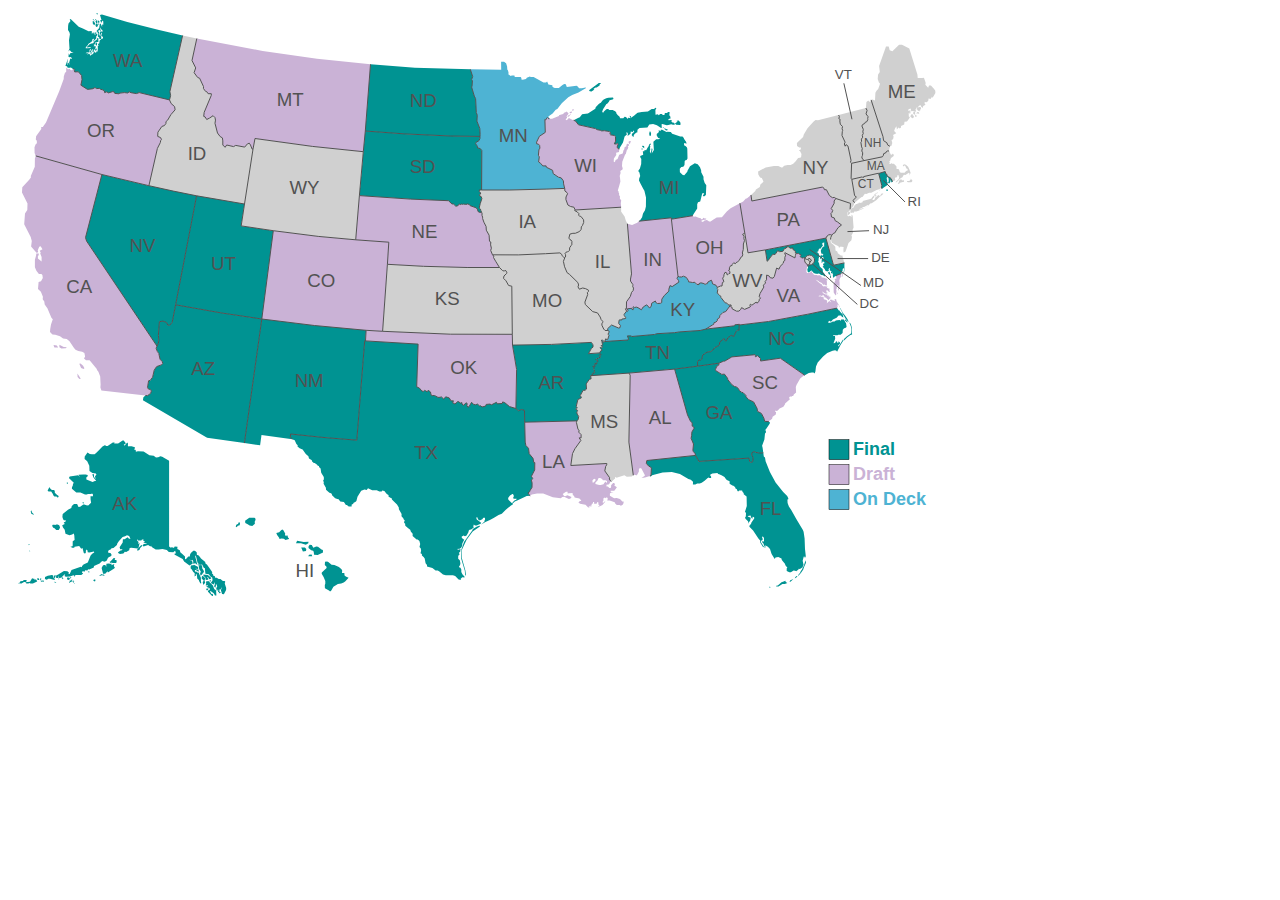
==== map.html @ 8d4336b7 "Create map.html" ====
<html>
<head>
   <title>Draza Map</title>
   <style id="style5285" type="text/css">
      .states {fill:#D0D0D0}                        /* default color for all states not specified below */
      .borders {stroke:#525252; stroke-width:1}    /* color and width of borders between states */
      .dccircle {display:yes}                      /* set display to yes to show the circle for the District of Columbia, or none to hide it */
      .separator1 {stroke:#B0B0B0; stroke-width:2} /* color and width of lines around Alaska and Hawaii */

      .final {
        fill: #009392;
      }

      .draft {
        fill: #cab2d6;
      }

      .on-deck {
        fill: #4eb3d3;
      }

      .dim {
         fill: #D0D0D0;
      }

      .state {
         cursor: pointer;
      }

      .state:hover {
         fill: #ff0000;
      }

      .state text {
         user-select: none
      }

      .highlight {
         fill: #ffff00 !important;
      }
   </style>
   <script>
      window.onload = function () {
         let classes = {
            'final': ['wa','nv','ut','az','nm','nd','sd','tx','ar','tn','nc','ga','fl','md','mi','ri','ak','hi'],
            'draft': ['or','ca','mt','co','ne','ok','la','wi','in','oh','pa','va','sc','al'],
            'on-deck': ['mn','ky'],
         };

         for (var key in classes) {
            let els = document.querySelectorAll('.' + classes[key].join(', .'));

            els.forEach(function (el) {
               el.classList.add(key)
            });
         }

         document.querySelectorAll("#legend-final, #legend-draft, #legend-on-deck").forEach(function(el) {
            let type = el.id.replace('legend-', '');

            el.onmouseover = function() {
               document.querySelectorAll('.state .' + type).forEach(function (state) {
                  state.classList.remove('dim');
               })

               document.querySelectorAll('.state:not(.' + type + ')').forEach(function (state) {
                  state.classList.add('dim');
               })
            };

            el.onmouseout = function() {
               document.querySelectorAll('.state').forEach(function (state) {
                  state.classList.remove('dim');
               })
            }
         })

         document.onclick = function (ev) {
            document.getElementById('state-info').innerHTML = '';

            document.querySelectorAll('.state').forEach(function (el) {
               el.classList.remove('highlight');
            });

            ev.path.forEach(function(el) {
               if (el.matches && el.matches('.state')) {
                  let title = el.querySelector('path title').innerHTML;
                  document.getElementById('state-info').innerHTML = '<h1>' + title + '</h1>';
                  el.classList.add('highlight');
               }
            });
         }
      };
   </script>
</head>
<body>
   <svg width="959" height="600">
   <svg id="map" height="593" id="svg5717" inkscape:version="0.92.5 (2060ec1f9f, 2020-04-08)" sodipodi:docname="draza.svg" version="1.1" width="959" xmlns="http://www.w3.org/2000/svg" xmlns:cc="http://creativecommons.org/ns#" xmlns:dc="http://purl.org/dc/elements/1.1/" xmlns:inkscape="http://www.inkscape.org/namespaces/inkscape" xmlns:rdf="http://www.w3.org/1999/02/22-rdf-syntax-ns#" xmlns:sodipodi="http://sodipodi.sourceforge.net/DTD/sodipodi-0.dtd" xmlns:svg="http://www.w3.org/2000/svg">
      <g class="states" id="g5493">
         <g class="state al">
            <path d="m 643,467.4 .4,-7.3 -.9,-1.2 -1.7,-.7 -2.5,-2.8 .5,-2.9 48.8,-5.1 -.7,-2.2 -1.5,-1.5 -.5,-1.4 .6,-6.3 -2.4,-5.7 .5,-2.6 .3,-3.7 2.2,-3.8 -.2,-1.1 -1.7,-1 v -3.2 l -1.8,-1.9 -2.9,-6.1 -12.9,-45.8 -45.7,4 1.3,2 -1.3,67 4.4,33.2 .9,-.5 1.3,.1 .6,.4 .8,-.1 2,-3.8 v -2.3 l 1.1,-1.1 1.4,.5 3.4,6.4 v .9 l -3.3,2.2 3.5,-.4 4.9,-1.6 z" id="path5291">
               <title id="title5289">Alabama</title>
            </path>
            <text id="text5725-71-79" style="font-style:normal;font-variant:normal;font-weight:normal;font-stretch:normal;font-size:18.66666603px;line-height:1.25;font-family:Arial;-inkscape-font-specification:Arial;letter-spacing:0px;word-spacing:0px;fill:#525252;fill-opacity:1;stroke:none" x="640.76062" xml:space="preserve" y="416.32956">
               <tspan id="tspan5723-14-4" sodipodi:role="line" x="640.76062" y="416.32956">AL</tspan>
            </text>
         </g>
         <!-- The scale of Alaska is 42% that of the contiguous United States, so its area is reduced to about 17.6%. The Islands of Four Mountains, Andreanof Islands, Rat Islands and Near Islands are not shown. -->
         <g class="state ak">
            <path d="m 15.8,572 h 2.4 l .7,.7 -1,1.2 -1.9,.2 -2.5,1.3 -3.7,-.1 2.2,-.9 .3,-1.1 2.5,-.3 z m 8.3,-1.7 1.3,.5 h .9 l .5,1.2 .3,-.6 .9,.2 1.1,1.5 0,.5 -4.2,1.9 -2.4,-.1 -1,-.5 -1.1,.7 -2,0 -1.1,-1.4 4.7,-.5 z m 5.4,-.1 1,.1 .7,.7 v 1 l -1.3,.1 -.9,-1.1 z m 2.5,.3 1.3,-.1 -.1,1 -1.1,.6 z m .3,2.2 3.4,-.1 .2,1.1 -1.3,.1 -.3,-.5 -.8,.6 -.4,-.6 -.9,-.2 z m 166.3,7.6 2.1,.1 -1,1.9 -1.1,-.1 -.4,-.8 .5,-1.3 m -1.1,-2.9 .6,-1.3 -.2,-2.3 2.4,-.5 4.5,4.4 1.3,3.4 1.9,1.6 .3,5.1 -1.4,0 -1.3,-2.3 -3.1,-2.4 h -.6 l 1.1,2.8 1.7,.2 .2,2.1 -.9,.1 -4.1,-4.4 -.1,-.9 1.9,-1 0,-1 -.5,-.8 -1.6,-.6 -1.7,-1.3 1.4,.1 .5,-.4 -.6,-.9 -.6,.5 z m -3.6,-9.1 1.3,.1 2.4,2.5 -.2,.8 -.8,-.1 -.1,1.8 .5,.5 0,1.5 -.8,.3 -.4,1.2 -.8,-.4 -.4,-2.2 1.1,-1.4 -2.1,-2.2 .1,-1.2 z m 1.5,-1.5 1.9,.2 2.5,.1 3.4,3.2 -.2,.5 -1.1,.6 -1.1,-.2 -.1,-.7 -1.2,-1.6 -.3,.7 1,1.3 -.2,1.2 -.8,-.1 -1.3,.2 -.1,-1.7 -2.6,-2.8 z m -12.7,-8.9 .9,-.4 h 1.6 l .7,-.5 4.1,2.2 .1,1.5 -.5,.5 h -.8 l -1.4,-.7 1.1,1.3 1.8,0 .5,2 -.9,0 -2.2,-1.5 -1.1,-.2 .6,1.3 .1,.9 .8,-.6 1.7,1.2 1.3,-.1 -.2,.8 1.9,4.3 0,3.4 .4,2.1 -.8,.3 -1.2,-2 -.5,-1.5 -1.6,-1.6 -.2,-2.7 -.6,-1.7 h -.7 l .3,1.1 0,.5 -1.4,1 .1,-3.3 -1.6,-1.6 -1.3,-2.3 -1.2,-1.2 z m 7.2,-2.3 1.1,1.8 2.4,-.1 1,2.1 -.6,.6 2,3.2 v 1.3 l -1.2,.8 v .7 l -2,1.9 -.5,-1.4 -.1,-1.3 .6,-.7 v -1.1 l -1.5,-1.9 -.5,-3.7 -.9,-1.5 z m -56.7,-18.3 -4,4.1 v 1.6 l 2.1,-.8 .8,-1.9 2.2,-2.4 z m -31.6,16.6 0,.6 1.8,1.2 .2,-1.4 .6,.9 3.5,.1 .7,-.6 .2,-1.8 -.5,-.7 -1.4,0 0,-.8 .4,-.6 v -.4 l -1.5,-.3 -3.3,3.6 z m -8.1,6.2 1.5,5.8 h 2.1 l 2.4,-2.5 .3,1.2 6.3,-4 .7,-1 -1,-1.1 v -.7 l .5,-1.3 -.9,-.1 -2,1 0,-1.2 -2.7,-.6 -2.4,.3 -.2,3.4 -.8,-2 -1.5,-.1 -1,.6 z m -2.2,8.2 .1,-.7 2.1,-1.3 .6,.3 1.3,.2 1.3,1.2 -2.2,-.2 -.4,-.6 -1,.6 z m -5.2,3.3 -1.1,.8 1.5,1.4 .8,-.7 -.1,-1.3 z m -6.3,-7.9 1.4,.1 .4,.6 -1.8,.1 z m -13.9,11.9 v .5 l .7,.1 -.1,-.6 z m -.4,-3.2 -1,1 v .5 l .7,1.1 1,-1 -.7,-.1 z m -2,-.8 -.3,1 -1.3,.1 -.4,.2 0,1.3 -.5,.9 .6,0 .7,-.9 .8,-.1 .9,-1 .2,-1.3 z m -4.4,-2 -.2,1.8 1.4,.8 1.2,-.6 0,-1 1.7,-.3 -.1,-.6 -.9,-.2 -.7,.6 -.9,-.5 z m -4.9,-.1 1,.7 -.3,1.2 -1.4,-1.1 z m -4.2,1.3 1.4,.1 -.7,.8 z m -3.5,3 1.8,1.1 -1.7,.1 z m -25.4,-31.2 1.2,.6 -.8,.6 z m -.7,-6.3 .4,1.2 .8,-1.2 z m 24.3,-19.3 1.5,-.1 .9,.4 1.1,-.5 1.3,-.1 1.6,.8 .8,1.9 -.1,.9 -1.2,2 -2.4,-.2 -2.1,-1.8 -1,-.4 -1.1,-2 z m -21.1,-14.4 .1,1.9 2,2 v .5 l -.8,-.2 -1.7,-.8 -.3,-1.1 -.3,-1.6 z m 18.3,-23.3 v 1.2 l 1.9,1.8 h 2.3 l .6,1.1 v 1.6 l 2.1,1.9 1.8,1.2 -.1,.7 -.7,1.1 -1.4,-1.2 -2.1,.1 -.8,-.8 -.9,-2.1 -1.5,-2.2 -2.6,-.1 -1,-.7 1,-2.1 z m 16.8,-4.5 1,0 .1,1.1 h -1 z m 16.2,19.7 .9,.1 0,1.2 -1.7,-.5 z m 127.8,77.7 -1.2,.4 -.1,1.1 h 1.2 z m -157.6,-4.5 -1.3,-.4 -4.1,.6 -2.8,1.4 -.1,1.9 1.9,.7 1.5,-.9 1.7,-.1 4.7,1.4 .1,-1.3 -1.6,-1.1 z m 2.1,2.3 -.4,-1.4 1.2,.2 .1,1.4 1.8,0 .4,-2.5 .3,2.4 2.5,-.1 3.2,-3.3 .8,.1 -.7,1.3 1.4,.9 4.2,-.2 2.6,-1.2 1.4,-.1 .3,1.5 .6,-.5 .4,-1.4 5.9,.2 1.9,-1.6 -1.3,-1.1 .6,-1.2 2.6,.2 -.2,-1.2 2.5,.2 .7,-1.1 1.1,.2 4.6,-1.9 .2,-1.7 5.6,-2.4 2,-1.9 1.2,-.6 1.3,.8 2.3,-.9 1.1,-1.9 .5,-1.3 1.7,-.9 1.5,-.7 .4,-1.4 -1.1,-1.7 -2.2,-.2 -.2,-1.3 .8,-1.6 1.4,-.2 1.3,-1.5 1.9,-.1 3.4,-3.2 .4,-1.4 1.5,-2.3 3.8,-4.1 2.5,-.9 1.9,-.9 2.1,.8 1.4,2.6 -1.5,0 -1.4,-1.5 -3,2 -1.7,.1 -.2,3.1 -3.1,4.9 .6,2 2.3,0 -.6,1 -1.4,.1 -2.4,1.8 0,.9 1.9,1 3.4,-.6 1.4,-1.7 1.4,.1 3,-1.7 .5,-2.3 1.6,-.1 6.3,.8 1,-1.1 1,-4.5 -1.6,1.1 .6,-2.2 -1.6,-1.4 .8,-1.5 .1,1.5 3.4,0 .7,-1 1.6,-.1 -.3,1.7 1.9,.1 -1.9,1.3 4.1,1.1 -3.5,.4 -1.3,1.2 .9,1.4 4.6,-1.7 2.3,1.7 .7,-.9 .6,1.4 4,2.3 h 2.9 l 3.9,-.5 4.3,1.1 2,1.9 4.5,.4 1.8,-1.5 .8,2.4 -1.8,.7 1.2,1.2 7.4,3.8 1.4,2.5 5.4,4.1 3.3,-2 -.6,-2.2 -3.5,-2 3.1,1.2 .5,-.7 .9,1.3 0,2.7 2.1,-.6 2.1,1.8 -2.5,-9.8 1.2,1.3 1.4,6 2.2,2.5 2.4,-.4 1.8,3.5 h .9 l .6,5.6 3.4,.5 1.6,2.2 1.8,1.1 .4,2.8 -1.8,2.6 2.9,1.6 1.2,-2.4 -.2,3.1 -.8,.9 1.4,1.7 .7,-2.4 -.2,-1.2 .8,.2 .6,2.3 -1,1.4 .6,2.6 .5,.4 .3,-1.6 .7,.6 -.3,2 1.2,.2 -.4,.9 1.7,-.1 0,-1 h -1 l .1,-1.7 -.8,-.6 1.7,-.3 .5,-.8 0,-1.6 .5,1.3 -.6,1.8 1.2,3.9 1.8,.1 2.2,-4.2 .1,-1.9 -1.3,-4 -.1,-1.2 .5,-1.2 -.7,-.7 -1.7,.1 -2.5,-2 -1.7,0 -2,-1.4 -1.5,0 -.5,-1.6 -1.4,-.3 -.2,-1.5 -1,-.5 .1,-1.7 -5.1,-7.4 -1.8,-1.5 v -1.2 l -4.3,-3.5 -.7,-1.1 -1.6,-2 -1.9,-.6 0,-2.2 -1.2,-1.3 -1.7,-.7 -2.1,1.3 -1.6,2.1 -.4,2.4 -1.5,.1 -2.5,2.7 -.8,-.3 v -2.5 l -2.4,-2.2 -2.3,-2 -.5,-2 -2.5,-1.3 .2,-2.2 -2.8,-.1 -.7,1.1 -1.2,0 -.7,-.7 -1.2,.8 -1.8,-1.2 0,-85.8 -6.9,-4.1 -1.8,-.5 -2.2,1.1 -2.2,.1 -2.3,-1.6 -4.3,-.6 -5.8,-3.6 -5.7,-.4 -2,.5 -.2,-1.8 -1.8,-.7 1.1,-1 -.2,-.9 -3.2,-1.1 h -2.4 l -.4,.4 -.9,-.6 .1,-2.6 -.8,-.9 -2.5,2.9 -.8,-.1 v -.8 l 1.7,-.8 v -.8 l -1.9,-2.4 -1.1,-.1 -4.5,3.1 h -3.9 l .4,-.9 -1.8,-.1 -5.2,3.4 -1.8,0 -.6,-.8 -2.7,1.5 -3.6,3.7 -2.8,2.7 -1.5,1.2  -2.6,.1 -2.2,-.4 -2.3,-1.3 v 0 l -2.8,3.9 -.1,2.4 2.6,2.4 2.1,4.5 .2,5.3 2.9,2 3.4,.4 .7,.8 -1.5,2.3 .7,2.7 -1.7,-2.6 v -2.4 l -1.5,-.3 .1,1.2 .7,2.1 2.9,3.7 h -1.4 l -2.2,1.1 -6.2,-2.5 -.1,-2 1.4,-1.3 0,-1.4 -2.1,-.5 -2.3,.2 -4.8,.2 1.5,2.3 -1.9,-1.8 -8.4,1.2 -.8,1.5 4.9,4.7 -.8,1.4 -.3,2 -.7,.8 -.1,1.9 4.4,3.6 4.1,.2 4.6,1.9 h 2 l .8,-.6 3.8,.1 .1,-.8 1.2,1.1 .1,2 -2.5,-.1 .1,3.3 .5,3.2 -2.9,2.7 -1.9,-.1 -2,-.8 -1,.1 -3.1,2.1 -1.7,.2 -1.4,-2.8 -3.1,0 -2.2,2 -.5,1.8 -3.3,1.8 -5.3,4.3 -.3,3.1 .7,2.2 1,1.2 1,-.4 .9,1 -.8,.6 -1.5,.9 1.1,1.5 -2.6,1.1 .8,2.2 1.7,2.3 .8,4.1 4,1.5 2.6,-.8 1.7,-1.1 .5,2.1 .3,4.4 -1.9,1.4 0,4.4 -.6,.9 h -1.7 l 1.7,1.2 2.1,-.1 .4,-1 4.6,-.6 2,2.6 1.3,-.7 1.3,5.1 1,.5 1,-.7 .1,-2.4 .9,-1 .7,1.1 .2,1.6 1.6,.4 4.7,-1.2 .2,1.2 -2,1.1 -1.6,1.7 -2.8,7 -4.3,2 -1.4,1.5 -.3,1.4 -1,-.6 -9.3,3.3 -1.8,4.1 -1.3,-.4 .5,-1.1 -1.5,-1.4 -3.5,-.2 -5.3,3.2 -2.2,1.3 -2.3,0 -.5,2.4 z" id="path5295">
               <title id="title5293">Alaska</title>
            </path>
            <text id="text5725-71-55" style="font-style:normal;font-variant:normal;font-weight:normal;font-stretch:normal;font-size:18.66666603px;line-height:1.25;font-family:Arial;-inkscape-font-specification:Arial;letter-spacing:0px;word-spacing:0px;fill:#525252;fill-opacity:1;stroke:none" x="104.188" xml:space="preserve" y="501.71381">
               <tspan id="tspan5723-14-53" sodipodi:role="line" x="104.188" y="501.71381">AK</tspan>
            </text>
         </g>
         <g class="state az">
            <path d="m 139.6,387.6 3,-2.2 .8,-2.4 -1,-1.6 -1.8,-.2 -1.1,-1.6 1.1,-6.9 1.6,-.3 2.4,-3.2 1.6,-7 2.4,-3.6 4.8,-1.7 1.3,-1.3 -.4,-1.9 -2.3,-2.5 -1.2,-5.8 -1.4,-1.8 -1.3,-3.4 .9,-2.1 1.4,-3 .5,-2.9 -.5,-4.9 1,-13.6 3.5,-.6 3.7,1.4 1.2,2.7 h 2 l 2.4,-2.9 3.4,-17.5 46.2,8.2 40,6 -17.4,124.1 -37.3,-5.4 -64.2,-37.5 .5,-2.9 2,-1.8 z" id="path5299">
               <title id="title5297">Arizona</title>
            </path>
            <text id="text5725-64" style="font-style:normal;font-variant:normal;font-weight:normal;font-stretch:normal;font-size:18.66666603px;line-height:1.25;font-family:Arial;-inkscape-font-specification:Arial;letter-spacing:0px;word-spacing:0px;fill:#525252;fill-opacity:1;stroke:none" x="183.28081" xml:space="preserve" y="366.89658">
               <tspan id="tspan5723-98" sodipodi:role="line" x="183.28081" y="366.89658">AZ</tspan>
            </text>
         </g>
         <g class="state ar">
            <path d="m 584.2,367 .9,-2.2 1.2,.5 .7,-1 -.8,-.7 .3,-1.5 -1.1,-.9 .6,-1 -.1,-1.5 -1.1,-.1 .8,-.8 1.3,.8 .3,-1.4 -.4,-1.1 .1,-.7 2,.6 -.4,-1.5 1.6,-1.3 -.5,-.9 -1.1,.1 -.6,-.9 .9,-.9 1.6,-.2 .5,-.8 1.4,-.2 -.1,-.8 -.9,-.9 v -.5 h 1.5 l .4,-.7 -1.4,-1 -.1,-.6 -11.2,.8 2.8,-5.1 1.7,-1.5 v -2.2 l -1.6,-2.5 -39.8,2 -39.1,.7 4.1,24.4 -.7,39 2.6,2.3 2.8,-1.3 3.2,.8 .2,11.9 52.3,-1.3 1.2,-1.5 .5,-3 -1.5,-2.3 -.5,-2.2 .9,-.7 v -.8 l -1.7,-1.1 -.1,-.7 1.6,-.9 -1.2,-1.1 1.7,-7.1 3.4,-1.6 v -.8 l -1.1,-1.4 2.9,-5.4 h 1.9 l 1.5,-1.2 -.3,-5.2 3.1,-4.5 1.8,-.6 -.5,-3.1 z" id="path5303">
               <title id="title5301">Arkansas</title>
            </path>
            <text id="text5725-71-6" style="font-style:normal;font-variant:normal;font-weight:normal;font-stretch:normal;font-size:18.66666603px;line-height:1.25;font-family:Arial;-inkscape-font-specification:Arial;letter-spacing:0px;word-spacing:0px;fill:#525252;fill-opacity:1;stroke:none" x="530.41296" xml:space="preserve" y="381.27704">
               <tspan id="tspan5723-14-6" sodipodi:role="line" x="530.41296" y="381.27704">AR</tspan>
            </text>
         </g>
         <g class="state ca">
            <path d="m 69.4,365.6 3.4,5.2 -1.4,.1 -1.8,-1.9 z m 1.9,-9.8 1.8,4.1 2.6,1 .7,-.6 -1.3,-2.5 -2.6,-2.4 z m -19.9,-19 v 2.4 l 2,1.2 4.4,-.2 1,-1 -3.1,-.2 z m -5.9,.1 3.3,.5 1.4,2.2 h -3.8 z m 47.9,45.5 -1,-3 .2,-3 -.4,-7.9 -1.8,-4.8 -1.2,-1.4 -.6,-1.5 -7,-8.6 -3.6,.1 -2,-1.9 1.1,-1.8 -.7,-3.7 -2.2,-1.2 -3.9,-.6 -2.8,-1.3 -1.5,-1.9 -4.5,-6.6 -2.7,-2.2 -3.7,-.5 -3.1,-2.3 -4.7,-1.5 -2.8,-.3 -2.5,-2.5 .2,-2.8 .8,-4.8 1.8,-5.1 -1.4,-1.6 -4,-9.4 -2.7,-3.7 -.4,-3 -1.6,-2.3 .2,-2.5 -2,-5 -2.9,-2.7 .6,-7.1 2.4,-.8 1.8,-3.1 -.4,-3.2 -1,-.9 h -2.5 l -2.5,-3.3 -1.5,-3.5 v -7.5 l 1.2,-4.2 .2,-2.1 2.5,.2 -.1,1.6 -.8,.7 v 2.5 l 3.7,3.2 v -4.7 l -1.4,-3.4 .5,-1.1 -1,-1.7 2.8,-1.5 -1.9,-3 -1.4,.5 -1.5,3.8 .5,1.3 -.8,1 -.9,-.1 -5.4,-6.1 .7,-5.6 -1.1,-3.9 -6.5,-12.8 .8,-10.7 2.3,-3.6 .2,-6.4 -5.5,-11.1 .3,-5.2 6.9,-7.5 1.7,-2.4 -.1,-1.4 4,-9.2 .1,-8.4 .9,-2.5 66.1,18.6 -16.4,63.1 1.1,3.5 70.4,105 -.9,2.1 1.3,3.4 1.4,1.8 1.2,5.8 2.3,2.5 .4,1.9 -1.3,1.3 -4.8,1.7 -2.4,3.6 -1.6,7 -2.4,3.2 -1.6,.3 -1.1,6.9 1.1,1.6 1.8,.2 1,1.6 -.8,2.4 -3,2.2 -2.2,-.1 z" id="path5307">
               <title id="title5305">California</title>
            </path>
            <text id="text5725-24" style="font-style:normal;font-variant:normal;font-weight:normal;font-stretch:normal;font-size:18.66666603px;line-height:1.25;font-family:Arial;-inkscape-font-specification:Arial;letter-spacing:0px;word-spacing:0px;fill:#525252;fill-opacity:1;stroke:none" x="58.350143" xml:space="preserve" y="285.10742">
               <tspan id="tspan5723-94" sodipodi:role="line" x="58.350143" y="285.10742">CA</tspan>
            </text>
         </g>
         <g class="state co">
            <path d="m 374.6,323.3 -16.5,-1 -51.7,-4.8 -52.6,-6.5 11.5,-88.3 44.9,5.7 37.5,3.4 33.1,2.4 -1.4,22.1 z" id="path5311">
               <title id="title5309">Colorado</title>
            </path>
            <text id="text5725-48" style="font-style:normal;font-variant:normal;font-weight:normal;font-stretch:normal;font-size:18.66666603px;line-height:1.25;font-family:Arial;-inkscape-font-specification:Arial;letter-spacing:0px;word-spacing:0px;fill:#525252;fill-opacity:1;stroke:none" x="299.22363" xml:space="preserve" y="278.81595">
               <tspan id="tspan5723-09" sodipodi:role="line" x="299.22363" y="278.81595">CO</tspan>
            </text>
         </g>
         <g class="state ct">
            <path d="m 873.5,178.9 .4,-1.1 -3.2,-12.3 -.1,-.3 -14.9,3.4 v .7 l -.9,.3 -.5,-.7 -10.5,2.4 2.8,16.3 1.8,1.5 -3.5,3.4 1.7,2.2 5.4,-4.5 1.7,-1.3 h .8 l 2.4,-3.1 1.4,.1 2.9,-1.1 h 2.1 l 5.3,-2.7 2.8,-.9 1,-1 1.5,.5 z" id="path5315">
               <title id="title5313">Connecticut</title>
            </path>
            <text id="text6069-6" style="font-style:normal;font-variant:normal;font-weight:normal;font-stretch:normal;font-size:12px;line-height:1.25;font-family:Arial;-inkscape-font-specification:Arial;letter-spacing:0px;word-spacing:0px;fill:#525252;fill-opacity:1;stroke:none" x="849.77527" xml:space="preserve" y="180.26024">
               <tspan id="tspan6067-7" sodipodi:role="line" x="849.77527" y="180.26024">CT</tspan>
            </text>
         </g>
         <g class="state de">
            <path d="m 822.2,226.6 -1.6,.3 -1.5,1.1 -1.2,2.1 7.6,27.1 10.9,-2.3 -2.2,-7.6 -1.1,.5 -3.3,-2.6 -.5,-1.7 -1.8,-1 -.2,-3.7 -2.1,-2.2 -1.1,-.8 -1.2,-1.1 -.4,-3.2 .3,-2.1 1,-2.2 z" id="path5319">
               <title id="title5317">Delaware</title>
            </path>
            <path d="m 829.57545,250.5642 h 30.55857" id="path6123" inkscape:connector-curvature="0" style="fill:none;stroke:#525252;stroke-width:1px;stroke-linecap:butt;stroke-linejoin:miter;stroke-opacity:1"/>
            <text id="text6069-6-2-1" style="font-style:normal;font-variant:normal;font-weight:normal;font-stretch:normal;font-size:13.33333333px;line-height:1.25;font-family:Arial;-inkscape-font-specification:Arial;letter-spacing:0px;word-spacing:0px;fill:#525252;fill-opacity:1;stroke:none;" x="863.18634" xml:space="preserve" y="253.96034">
               <tspan id="tspan6067-7-0-7" sodipodi:role="line" x="863.18634" y="253.96034">DE</tspan>
            </text>
         </g>
         <g class="state fl">
            <path d="m 751.7,445.1 -4,-.7 -1.7,-.9 -2.2,1.4 v 2.5 l 1.4,2.1 -.5,4.3 -2.1,.6 -1,-1.1 -.6,-3.2 -50.1,3.3 -3.3,-6 -48.8,5.1 -.5,2.9 2.5,2.8 1.7,.7 .9,1.2 -.4,7.3 -1.1,.6 .5,.4 1,-.3 .7,-.8 10.5,-2.7 9.2,-.5 8.1,1.9 8.5,5 2.4,.8 2.2,2 -.1,2.7 h 2.4 l 1.9,-1 2.5,.1 2,-.8 2.9,-2 3.1,-2.9 1.1,-.4 .6,.5 h 1.4 l .5,-.8 -.5,-1.2 -.6,-.6 .2,-.8 2,-1.1 5,-.4 .8,1 1,.1 2.3,1 3,1.8 1.2,1.7 1.1,1.2 2.8,1.4 v 2.4 l 2.8,1.9 1,.1 1.6,1.4 .7,1.6 1,.2 .8,2.1 .7,.6 1,-1.1 2.9,.1 .5,1.4 1.1,.9 v 1.3 l 2.9,2.2 .2,9.6 -1.8,5.8 1,1.2 -.2,3.4 -.8,1.4 .7,1.2 2.3,2.3 .3,1.5 .8,1 -.4,-1.9 1.3,-.6 .8,-3.6 -3,-1.2 .1,-.6 2.6,-.4 .9,2.6 1.1,.6 .1,-2 1.1,.3 .6,.8 -.1,.7 -2.9,4.2 -.2,1.1 -1.7,1.9 v 1.1 l 3.7,3.8 5.3,7.9 1.8,2.1 v 1.8 l 2.8,4.6 2.3,.6 .7,-1.2 -2.1,.3 -3,-4.5 .2,-1.4 1.5,-.8 v -1.5 l -.6,-1.3 .9,-.9 .4,.9 .7,.5 v 4 l -1.2,-.6 -.8,.9 1.4,1.6 1,2.6 1.2,-.6 2.3,1.2 2.1,2.2 1.6,5.1 3.1,4.8 .8,-1.3 2.8,-.5 3.2,1.3 .3,1.7 3.3,3.8 .1,1.1 2.2,2.7 -.7,.5 v 2.7 l 2.7,1.4 h 1.5 l 2.7,-1.8 1.5,.3 1.1,.4 2.3,-1.7 .2,-.7 1.2,.3 2.4,-1.7 1.3,-2.3 -.7,-3.2 -.2,-1.3 1.1,-4 .6,-.2 .6,1.6 .8,-1.8 -.8,-7.2 -.4,-10.5 -1,-6.8 -.7,-1.7 -6.6,-11.1 -5.2,-9.1 -2.2,-3.3 -1.3,-3.6 -.2,-3.4 .9,-.3 v -.9 l -1.1,-2.2 -4,-4 -7.6,-9.7 -5.7,-10.4 -4.3,-10.7 -.6,-3.7 -1.2,-1 -.5,-3.8 z m 9.2,134.5 1.7,-.1 -.7,-1 z m 7.3,-1.1 v -.7 l 1.6,-.2 3.7,-3.3 1.5,-.6 2.4,-.9 .3,1.3 1.7,.8 -2.6,1.2 h -2.4 l -3.9,2.5 z m 17.2,-7.6 -3,1.4 -1,1.3 1.1,.1 z m 3.8,-2.9 -1.1,.3 -1.4,2 1.1,-.2 1.5,-1.6 z m 8.3,-15.7 -1.7,5.6 -.8,1 -1,2.6 -1.2,1.6 -.7,1.7 -1.9,2.2 v .9 l 2.7,-2.8 2.4,-3.5 .6,-2 2.1,-4.9 z" id="path5323">
               <title id="title5321">Florida</title>
            </path>
            <text id="text5725-71-96" style="font-style:normal;font-variant:normal;font-weight:normal;font-stretch:normal;font-size:18.66666603px;line-height:1.25;font-family:Arial;-inkscape-font-specification:Arial;letter-spacing:0px;word-spacing:0px;fill:#525252;fill-opacity:1;stroke:none" x="751.71564" xml:space="preserve" y="507.10648">
               <tspan id="tspan5723-14-90" sodipodi:role="line" x="751.71564" y="507.10648">FL</tspan>
            </text>
         </g>
         <g class="state ga">
            <path d="m 761.8,414.1 v 1.4 l -4.2,6.2 -1.2,.2 1.5,.5 v 2 l -.9,1.1 -.6,6 -2.3,6.2 .5,2 .7,5.1 -3.6,.3 -4,-.7 -1.7,-.9 -2.2,1.4 v 2.5 l 1.4,2.1 -.5,4.3 -2.1,.6 -1,-1.1 -.6,-3.2 -50.1,3.3 -3.3,-6 -.7,-2.2 -1.5,-1.5 -.5,-1.4 .6,-6.3 -2.4,-5.7 .5,-2.6 .3,-3.7 2.2,-3.8 -.2,-1.1 -1.7,-1 v -3.2 l -1.8,-1.9 -2.9,-6.1 -12.9,-45.8 22.9,-2.9 21.4,-3 -.1,1.9 -1.9,1 -1.4,3.2 .2,1.3 6.1,3.8 2.6,-.3 3.1,4 .4,1.7 4.2,5.1 2.6,1.7 1.4,.2 2.2,1.6 1.1,2.2 2,1.6 1.8,.5 2.7,2.7 .1,1.4 2.6,2.8 5,2.3 3.6,6.7 .3,2.7 3.9,2.1 2.5,4.8 .8,3.1 4.2,.4 z" id="path5327">
               <title id="title5325">Georgia</title>
            </path>
            <text id="text5725-71-60" style="font-style:normal;font-variant:normal;font-weight:normal;font-stretch:normal;font-size:18.66666603px;line-height:1.25;font-family:Arial;-inkscape-font-specification:Arial;letter-spacing:0px;word-spacing:0px;fill:#525252;fill-opacity:1;stroke:none" x="697.38385" xml:space="preserve" y="410.93686">
               <tspan id="tspan5723-14-0" sodipodi:role="line" x="697.38385" y="410.93686">GA</tspan>
            </text>
         </g>
         <!-- Hawaii is shown in the same scale as the contiguous United States. The Northwestern Hawaiian Islands are not shown. -->
         <g class="state hi">
            <path d="m 317,553.7 -.2,3.2 1.7,1.9 .1,1.2 -4.8,4.5 -.1,1.2 1.9,3.2 1.7,4.2 v 2.6 l -.5,1.2 .1,3.4 4.1,2.1 1.1,1.1 1.2,-1.1 2.1,-3.6 4.5,-2.9 3.3,-.5 2.5,-1 1.7,-1.2 3.2,-3.5 -2.8,-1.1 -1.4,-1.4 .1,-1.7 -.5,-.6 h -2 l .2,-2.5 -.7,-1.2 -2.6,-2.3 -4.5,-1.9 -2.8,-.2 -3.3,-2.7 -1.2,-.6 z m -15.3,-17 -1.1,1.5 -.1,1.7 2.7,2.4 1.9,.5 .6,1 .4,3 3.6,.2 5.3,-2.6 -.1,-2.5 -1.4,-.5 -3.5,-2.6 -1.8,-.3 -2.9,1.3 -1.5,-2.7 z m -1.5,11.5 .9,-1.4 2.5,-.3 .6,1.8 z m -7,-8.7 1.7,4 3.1,-.6 .3,-2 -1.4,-1.5 z m -4.1,-6.7 -1.1,2.4 h 5 l 4.8,1.6 2.5,-1.6 .2,-1.5 -4.8,.2 z m -16,-10.6 -1.9,2.1 -2.9,.6 .8,2.2 2.2,2.8 .1,1 2.1,-.3 2.3,.1 1.7,1.2 3.5,-.8 v -.7 l -1,-.8 -.5,-2.1 -.8,-.3 -.5,1 -1.2,-1.3 .2,-1.4 -1.8,-3.3 -1.1,-.7 z m -31.8,-12.4 -4.2,2.9 .2,2.3 2.4,1.2 1.9,1.3 2.7,.4 2.6,-2.2 -.2,-1.9 .8,-1.7 v -1.4 l -1,-.9 z m -10.8,4.8 -.3,1.2 -1.9,.9 -.6,1.8 1,.8 1.1,-1.5 1.9,-.6 .4,-2.6 z" id="path5331">
               <title id="title5329">Hawaii</title>
            </path>
            <text id="text5725-23-2" style="font-style:normal;font-variant:normal;font-weight:normal;font-stretch:normal;font-size:18.66666603px;line-height:1.25;font-family:Arial;-inkscape-font-specification:Arial;letter-spacing:0px;word-spacing:0px;fill:#525252;fill-opacity:1;stroke:none" x="287.51962" xml:space="preserve" y="568.83093">
               <tspan id="tspan5723-87-2" sodipodi:role="line" x="287.51962" y="568.83093">HI</tspan>
            </text>
         </g>
         <g class="state id">
            <path d="m 165.3,183.1 -24.4,-5.4 8.5,-37.3 2.9,-5.8 .4,-2.1 .8,-.9 -.9,-2 -2.9,-1.2 .2,-4.2 4,-5.8 2.5,-.8 1.6,-2.3 -.1,-1.6 1.8,-1.6 3.2,-5.5 4.2,-4.8 -.5,-3.2 -3.5,-3.1 -1.6,-3.6 1.1,-4.3 -.7,-4 12.7,-56.1 14.2,3 -4.8,22 3.7,7.4 -1.6,4.8 3.6,4.8 1.9,.7 3.9,8.3 v 2.1 l 2.3,3 h .9 l 1.4,2.1 h 3.2 v 1.6 l -7.1,17 -.5,4.1 1.4,.5 1.6,2.6 2.8,-1.4 3.6,-2.4 1.9,1.9 .5,2.5 -.5,3.2 2.5,9.7 2.6,3.5 2.3,1.4 .4,3 v 4.1 l 2.3,2.3 1.6,-2.3 6.9,1.6 2.1,-1.2 9,1.7 2.8,-3.3 1.8,-.6 1.2,1.8 1.6,4.1 .9,.1 -8.5,54.8 -47.9,-8.2 z" id="path5335">
               <title id="title5333">Idaho</title>
            </path>
            <text id="text5725-68" style="font-style:normal;font-variant:normal;font-weight:normal;font-stretch:normal;font-size:18.66666603px;line-height:1.25;font-family:Arial;-inkscape-font-specification:Arial;letter-spacing:0px;word-spacing:0px;fill:#525252;fill-opacity:1;stroke:none" x="179.68567" xml:space="preserve" y="152.08774">
               <tspan id="tspan5723-4" sodipodi:role="line" x="179.68567" y="152.08774">ID</tspan>
            </text>
         </g>
         <g class="state il">
            <path d="m 623.5,265.9 -1,5.2 v 2 l 2.4,3.5 v .7 l -.3,.9 .9,1.9 -.3,2.4 -1.6,1.8 -1.3,4.2 -3.8,5.3 -.1,7 h -1 l .9,1.9 v .9 l -2.2,2.7 .1,1.1 1.5,2.2 -.1,.9 -3.7,.6 -.6,1.2 -1.2,-.6 -1,.5 -.4,3.3 1.7,1.8 -.4,2.4 -1.5,.3 -6.9,-3 -4,3.7 .3,1.8 h -2.8 l -1.4,-1.5 -1.8,-3.8 v -1.9 l .8,-.6 .1,-1.3 -1.7,-1.9 -.9,-2.5 -2.7,-4.1 -4.8,-1.3 -7.4,-7.1 -.4,-2.4 2.8,-7.6 -.4,-1.9 1.2,-1.1 v -1.3 l -2.8,-1.5 -3,-.7 -3.4,1.2 -1.3,-2.3 .6,-1.9 -.7,-2.4 -8.6,-8.4 -2.2,-1.5 -2.5,-5.9 -1.2,-5.4 1.4,-3.7 .7,-.7 .1,-2.3 -.7,-.9 1,-1.5 1.8,-.6 .9,-.3 1,-1.2 v -2.4 l 1.7,-2.4 .5,-.5 .1,-3.5 -.9,-1.4 -1,-.3 -1.1,-1.6 1,-4 3,-.8 h 2.4 l 4.2,-1.8 1.7,-2.2 .1,-2.4 1.1,-1.3 1.3,-3.2 -.1,-2.6 -2.8,-3.5 h -1.2 l -.9,-1.1 .2,-1.6 -1.7,-1.7 -2.5,-1.3 .5,-.6 45.9,-2.8 .1,4.6 3.4,4.6 1.2,4.1 1.6,3.2 z" id="path5339">
               <title id="title5337">Illinois</title>
            </path>
            <text id="text5725-71-8" style="font-style:normal;font-variant:normal;font-weight:normal;font-stretch:normal;font-size:18.66666603px;line-height:1.25;font-family:Arial;-inkscape-font-specification:Arial;letter-spacing:0px;word-spacing:0px;fill:#525252;fill-opacity:1;stroke:none" x="586.83374" xml:space="preserve" y="259.94153">
               <tspan id="tspan5723-14-9" sodipodi:role="line" x="586.83374" y="259.94153">IL</tspan>
            </text>
         </g>
         <g class="state in">
            <path d="m 629.2,214.8 -5.1,2.3 -4.7,-1.4 4.1,50.2 -1,5.2 v 2 l 2.4,3.5 v .7 l -.3,.9 .9,1.9 -.3,2.4 -1.6,1.8 -1.3,4.2 -3.8,5.3 -.1,7 h -1 l .9,1.9 1.1,.8 .6,-1 -.7,-1.7 4.6,-.5 .2,1.2 1.1,.2 .4,-.9 -.6,-1.3 .3,-.8 1.3,.8 1.7,-.4 1.7,.6 3.4,2.1 1.8,-2.8 3.5,-2.2 3,3.3 1.6,-2.1 .3,-2.7 3.8,-2.3 .2,1.3 1.9,1.2 3,-.2 1.2,-.7 .1,-3.4 2.5,-3.7 4.6,-4.4 -.1,-1.7 1.2,-3.8 2.2,1 6.7,-4.5 -.4,-1.7 -1.5,-2.1 1,-1.9 -6.6,-57.2 -.1,-1.4 -32.4,3.4 z" id="path5343">
               <title id="title5341">Indiana</title>
            </path>
            <text id="text5725-71-66" style="font-style:normal;font-variant:normal;font-weight:normal;font-stretch:normal;font-size:18.66666603px;line-height:1.25;font-family:Arial;-inkscape-font-specification:Arial;letter-spacing:0px;word-spacing:0px;fill:#525252;fill-opacity:1;stroke:none" x="635.36792" xml:space="preserve" y="258.14398">
               <tspan id="tspan5723-14-37" sodipodi:role="line" x="635.36792" y="258.14398">IN</tspan>
            </text>
         </g>
         <g class="state ia">
            <path d="m 556.9,183 2.1,1.6 .6,1.1 -1.6,3.3 -.1,2.5 2,5.5 2.7,1.5 3.3,.7 1.3,2.8 -.5,.6 2.5,1.3 1.7,1.7 -.2,1.6 .9,1.1 h 1.2 l 2.8,3.5 .1,2.6 -1.3,3.2 -1.1,1.3 -.1,2.4 -1.7,2.2 -4.2,1.8 h -2.4 l -3,.8 -1,4 1.1,1.6 1,.3 .9,1.4 -.1,3.5 -.5,.5 -1.7,2.4 v 2.4 l -1,1.2 -.9,.3 -1.8,.6 -1,1.5 .7,.9 -.1,2.3 -.7,.7 -1.5,-.8 -1.1,-1.1 -.6,-1.6 -1.7,-1.3 -14.3,.8 -27.2,1.2 -25.9,-.1 -1.8,-4.4 .7,-2.2 -.8,-3.3 .2,-2.9 -1.3,-.7 -.4,-6.1 -2.8,-5 -.2,-3.7 -2.2,-4.3 -1.3,-3.7 v -1.4 l -.6,-1.7 v -2.3 l -.5,-.9 -.7,-1.7 -.3,-1.3 -1.3,-1.2 1,-4.3 1.7,-5.1 -.7,-2 -1.3,-.4 -.4,-1.6 1,-.5 .1,-1.1 -1.3,-1.5 .1,-1.6 2.2,.1 h 28.2 l 36.3,-.9 18.6,-.7 z" id="path5347">
               <title id="title5345">Iowa</title>
            </path>
            <text id="text5725-28" style="font-style:normal;font-variant:normal;font-weight:normal;font-stretch:normal;font-size:18.66666603px;line-height:1.25;font-family:Arial;-inkscape-font-specification:Arial;letter-spacing:0px;word-spacing:0px;fill:#525252;fill-opacity:1;stroke:none" x="510.43732" xml:space="preserve" y="220.39514">
               <tspan id="tspan5723-43" sodipodi:role="line" x="510.43732" y="220.39514">IA</tspan>
            </text>
         </g>
         <g class="state ks">
            <path d="m 459.1,259.5 -43.7,-1.2 -36,-2 -4.8,67 67.7,2.9 62,.1 -.5,-48.1 -3.2,-.7 -2.6,-4.7 -2.5,-2.5 .5,-2.3 2.7,-2.6 .1,-1.2 -1.5,-2.1 -.9,1 -2,-.6 -2.9,-3 z" id="path5351">
               <title id="title5349">Kansas</title>
            </path>
            <text id="text5725-83" style="font-style:normal;font-variant:normal;font-weight:normal;font-stretch:normal;font-size:18.66666603px;line-height:1.25;font-family:Arial;-inkscape-font-specification:Arial;letter-spacing:0px;word-spacing:0px;fill:#525252;fill-opacity:1;stroke:none" x="426.85062" xml:space="preserve" y="296.7916">
               <tspan id="tspan5723-07" sodipodi:role="line" x="426.85062" y="296.7916">KS</tspan>
            </text>
         </g>
         <g class="state ky">
            <path d="m 692.1,322.5 -20.5,1.4 -5.2,.8 -17.4,1 -2.6,.8 -22.6,2 -.7,-.6 h -3.7 l 1.2,3.2 -.6,.9 -23.3,1.5 1,-2.7 1.4,.9 .7,-.4 1.2,-4.1 -1,-1 1,-2 .2,-.9 -1.3,-.8 -.3,-1.8 4,-3.7 6.9,3 1.5,-.3 .4,-2.4 -1.7,-1.8 .4,-3.3 1,-.5 1.2,.6 .6,-1.2 3.7,-.6 .1,-.9 -1.5,-2.2 -.1,-1.1 2.2,-2.7 0,-.9 1.1,.8 .6,-1 -.7,-1.7 4.6,-.5 .2,1.2 1.1,.2 .4,-.9 -.6,-1.3 .3,-.8 1.3,.8 1.7,-.4 1.7,.6 3.4,2.1 1.8,-2.8 3.5,-2.2 3,3.3 1.6,-2.1 .3,-2.7 3.8,-2.3 .2,1.3 1.9,1.2 3,-.2 1.2,-.7 .1,-3.4 2.5,-3.7 4.6,-4.4 -.1,-1.7 1.2,-3.8 2.2,1 6.7,-4.5 -.4,-1.7 -1.5,-2.1 1,-1.9 1.3,.5 2.2,.1 1.9,-.8 2.9,1.2 2.2,3.4 v 1 l 4.1,.7 2.3,-.2 1.9,2.1 2.2,.2 v -1 l 1.9,-.8 3,.8 1.2,.8 1.3,-.7 h .9 l .6,-1.7 3.4,-1.8 .5,.8 .8,2.9 3.5,1.4 1.2,2.1 -.1,1.1 .6,1 -.6,3.6 1.9,1.6 .8,1.1 1,.6 -.1,.9 4.4,5.6 h 1.4 l 1.5,1.8 1.2,.3 1.4,-.1 -4.9,6.6 -2.9,1 -3,3 -.4,2.2 -2.1,1.3 -.1,1.7 -1.4,1.4 -1.8,.5 -.5,1.9 -1,.4 -6.9,4.2 z m -98,11.3 -.7,-.7 .2,-1 h 1.1 l .7,.7 -.3,1 z" id="path5355">
               <title id="title5353">Kentucky</title>
            </path>
            <text id="text5725-71-08" style="font-style:normal;font-variant:normal;font-weight:normal;font-stretch:normal;font-size:18.66666603px;line-height:1.25;font-family:Arial;-inkscape-font-specification:Arial;letter-spacing:0px;word-spacing:0px;fill:#525252;fill-opacity:1;stroke:none" x="662.33136" xml:space="preserve" y="308.47574">
               <tspan id="tspan5723-14-62" sodipodi:role="line" x="662.33136" y="308.47574">KY</tspan>
            </text>
         </g>
         <g class="state la">
            <path d="m 602.5,472.8 -1.2,-1.8 .3,-1.3 -4.8,-6.8 .9,-4.6 1,-1.4 .1,-1.4 -36,2 1.7,-11.9 2.4,-4.8 6,-8.4 -1.8,-2.5 h 2 v -3.3 l -2.4,-2.5 .5,-1.7 -1.2,-1 -1.6,-7.1 .6,-1.4 -52.3,1.3 .5,19.9 .7,3.4 2.6,2.8 .7,5.4 3.8,4.6 .8,4.3 h 1 l -.1,7.3 -3.3,6.4 1.3,2.3 -1.3,1.5 .7,3 -.1,4.3 -2.2,3.5 -.1,.8 -1.7,1.2 1,1.8 1.2,1.1 1.6,-1.3 5.3,-.9 6.1,-.1 9.6,3.8 8,1 1.5,-1.4 1.8,-.2 4.8,2.2 1.6,-.4 1.1,-1.5 -4.2,-1.8 -2.2,1 -1.1,-.2 -1.4,-2 3.3,-2.2 1.6,-.1 v 1.7 l 1.5,-.1 3.4,-.3 .4,2.3 1.1,.4 .6,1.9 4.8,1 1.7,1.6 v .7 h -1.2 l -1.5,1.7 1.7,1.2 5.4,1 2.7,2.8 4.4,-1 -3.7,.2 -.1,-.6 2.8,-.7 .2,-1.8 1.2,-.3 v -1.4 l 1.1,.1 v 1.6 l 2.5,.1 .8,-1.9 .9,.3 .2,2.5 1.2,.2 -1.8,2 2.6,-.9 2,-1.1 2.9,-3.3 h -.7 l -1.3,1.2 -.4,-.1 -.5,-.8 .9,-1.2 v -2.3 l 1.1,-.8 .7,.7 1,-.8 1,-.1 .6,1.3 -.6,1.9 h 2.4 l 5.1,1.7 .5,1.3 1.6,1.4 2.8,.1 1.3,.7 1.8,-1 .9,-1.7 v -1.7 h -1.4 l -1.2,-1.4 -1.1,-1.1 -3.2,-.9 -2.6,.2 -4.2,-2.4 v -2.3 l 1.3,-1 2.4,.6 -3.1,-1.6 .2,-.8 h 3.6 l 2.6,-3.5 -2.6,-1.8 .8,-1.5 -1.2,-.8 h -.8 l -2,2.1 v 2.1 l -.6,.7 -1.1,-.1 -1.6,-1.4 h -1.3 v -1.5 l .6,-.7 .8,.7 1.7,-1.6 .7,-1.6 .8,-.3 z m -10.3,-2.7 1.9,1 .8,1.1 2.5,.1 1.5,.8 .2,1.4 -.4,.6 -.9,-1.5 -1.4,1.2 -.9,1.4 -2.8,.8 -1.6,.1 -3.7,-1 .1,-1.7 2,-2 1.1,-2.4 z m -4.7,1.2 v 1.1 l -1.8,2 h -1.2 v -2.2 l 1.6,-1.5 z" id="path5359">
               <title id="title5357">Louisiana</title>
            </path>
            <text id="text5725-71-0" style="font-style:normal;font-variant:normal;font-weight:normal;font-stretch:normal;font-size:18.66666603px;line-height:1.25;font-family:Arial;-inkscape-font-specification:Arial;letter-spacing:0px;word-spacing:0px;fill:#525252;fill-opacity:1;stroke:none" x="534.00806" xml:space="preserve" y="460.36981">
               <tspan id="tspan5723-14-8" sodipodi:role="line" x="534.00806" y="460.36981">LA</tspan>
            </text>
         </g>
         <g class="state me">
            <path d="m 875,128.7 .6,4 3.2,2 .8,2.2 2.3,1.4 1.4,-.3 1,-3 -.8,-2.9 1.6,-.9 .5,-2.8 -.6,-1.3 3.3,-1.9 -2.2,-2.3 .9,-2.4 1.4,-2.2 .5,3.2 1.6,-2 1.3,.9 1.2,-.8 v -1.7 l 3.2,-1.3 .3,-2.9 2.5,-.2 2.7,-3.7 v -.7 l -.9,-.5 -.1,-3.3 .6,-1.1 .2,1.6 1,-.5 -.2,-3.2 -.9,.3 -.1,1.2 -1.2,-1.4 .9,-1.4 .6,.1 1.1,-.4 .5,2.8 2,-.3 2.9,.7 v -1 l -1.1,-1.2 1.3,.1 .1,-2.3 .6,.8 .3,1.9 2.1,1.5 .2,-1 .9,-.2 -.3,-.8 .8,-.6 -.1,-1.6 -1.6,-.2 -2,.7 1.4,-1.6 .7,-.8 1.3,-.2 .4,1.3 1.7,1.6 .4,-2.1 2.3,-1.2 -.9,-1.3 .1,-1.7 1.1,.5 h .7 l 1.7,-1.4 .4,-2.3 2.2,.3 .1,-.7 .2,-1.6 .5,1.4 1.5,-1 2.3,-4.1 -.1,-2.2 -1.4,-2 -3,-3.2 h -1.9 l -.8,2.2 -2.9,-3 .3,-.8 v -1.5 l -1.6,-4.5 -.8,-.2 -.7,.4 h -4.8 l -.3,-3.6 -8.1,-26 -7.3,-3.7 -2.9,-.1 -6.7,6.6 -2.7,-1 -1,-3.9 h -2.7 l -6.9,19.5 .7,6.2 -1.7,2.4 -.4,4.6 1.3,3.7 .8,.2 v 1.6 l -1.6,4.5 -1.5,1.4 -1.3,2.2 -.4,7.8 -2.4,-1 -1.5,.4 z m 34.6,-24.7 -1,.8 v 1.3 l .7,-.8 .9,.8 .4,-.5 1.1,.2 -1,-.8 .4,-.8 z m -1.7,2.6 -1,1.1 .5,.4 -.1,1 h 1.1 v -1.8 z m -3,-1.6 .9,1.3 1,.5 .3,-1 v -1.8 l -1.3,-.7 -.4,1.2 z m -1,5 -1.7,-1.7 1.6,-2.4 .8,.3 .2,1.1 1,.8 v 1.1 l -1,1 z" id="path5363">
               <title id="title5361">Maine</title>
            </path>
            <text id="text5725-71-9" style="font-style:normal;font-variant:normal;font-weight:normal;font-stretch:normal;font-size:18.66666603px;line-height:1.25;font-family:Arial;-inkscape-font-specification:Arial;letter-spacing:0px;word-spacing:0px;fill:#525252;fill-opacity:1;stroke:none" x="879.83655" xml:space="preserve" y="90.071793">
               <tspan id="tspan5723-14-03" sodipodi:role="line" x="879.83655" y="90.071793">ME</tspan>
            </text>
         </g>
         <g class="state md">
            <path d="m 822.9,269.3 0,-1.7 h -.8 l 0,1.8 z m 11.8,-3.9 1.2,-2.2 .1,-2.5 -.6,-.6 -.7,.9 -.2,2.1 -.8,1.4 -.3,1.1 -4.6,1.6 -.7,.8 -1.3,.2 -.4,.9 -1.3,.6 -.3,-2.5 .4,-.7 -.8,-.5 .2,-1.5 -1.6,1 v -2 l 1.2,-.3 -1.9,-.4 -.7,-.8 .4,-1.3 -.8,-.6 -.7,1.6 .5,.8 -.7,.6 -1.1,.5 -2,-1 -.2,-1.2 -1,-1.1 -1.4,-1.7 1.5,-.8 -1,-.6 v -.9 l .6,-1 1.7,-.3 -1.4,-.6 -.1,-.7 -1.3,-.1 -.4,1.1 -.6,.3 .1,-3.4 1,-1 .8,.7 .1,-1.6 -1,-.9 -.9,1.1 -1,1.4 -.6,-1 .2,-2.4 .9,-1 .9,.9 1.2,-.7 -.4,-1.7 -1,1 -.9,-2.1 -.2,-1.7 1.1,-2.4 1.1,-1.4 1.4,-.2 -.5,-.8 .5,-.6 -.3,-.7 .2,-2.1 -1.5,.4 -.8,1.1 1,1.3 -2.6,3.6 -.9,-.4 -.7,.9 -.6,2.2 -1.8,.5 1.3,.6 1.3,1.3 -.2,.7 .9,1.2 -1.1,1 .5,.3 -.5,1.3 v 2.1 l -.5,1.3 .9,1.1 .7,3.4 1.3,1.4 1.6,1.4 .4,2.8 1.6,2 .4,1.4 v 1 h -.7 l -1.5,-1.2 -.4,.2 -1.2,-.2 -1.7,-1.4 -1.4,-.3 -1,.5 -1.2,-.3 -.4,.2 -1.7,-.8 -1,-1 -1,-1.3 -.6,-.2 -.8,.7 -1.6,1.3 -1.1,-.8 -.4,-2.3 .8,-2.1 -.3,-.5 .3,-.4 -.7,-1 1,-.1 1,-.9 .4,-1.8 1.7,-2.6 -2.6,-1.8 -1,1.7 -.6,-.6 h -1 l -.6,-.1 -.4,-.4 .1,-.5 -1.7,-.6 -.8,.3 -1.2,-.1 -.7,-.7 -.5,-.2 -.2,-.7 .6,-.8 v -.9 l -1.2,-.2 -1,-.9 -.9,.1 -1.6,-.3 -.9,-.4 .2,-1.6 -1,-.5 -.2,-.7 h -.7 l -.8,-1.2 .2,-1 -2.6,.4 -2.2,-1.6 -1.4,.3 -.9,1.4 h -1.3 l -1.7,2.9 -3.3,.4 -1.9,-1 -2.6,3.8 -2.2,-.3 -3.1,3.9 -.9,1.6 -1.8,1.6 -1.7,-11.4 60.5,-11.8 7.6,27.1 10.9,-2.3 0,5.3 -.1,3.1 -1,1.8 z m -13.4,-1.8 -1.3,.9 .8,1.8 1.7,.8 -.4,-1.6 z" id="path5367">
               <title id="title5365">Maryland</title>
            </path>
            <path d="m 801.71321,241.57638 51.23056,35.95127" id="path6131" inkscape:connector-curvature="0" style="fill:none;stroke:#525252;stroke-width:1px;stroke-linecap:butt;stroke-linejoin:miter;stroke-opacity:1"/>
            <text id="text6069-6-2-3" style="font-style:normal;font-variant:normal;font-weight:normal;font-stretch:normal;font-size:13.33333333px;line-height:1.25;font-family:Arial;-inkscape-font-specification:Arial;letter-spacing:0px;word-spacing:0px;fill:#525252;fill-opacity:1;stroke:none;" x="855.09729" xml:space="preserve" y="279.12622">
               <tspan id="tspan6067-7-0-2" sodipodi:role="line" x="855.09729" y="279.12622">MD</tspan>
            </text>
         </g>
         <g class="state ma">
            <path d="m 899.9,174.2 h 3.4 l .9,-.6 .1,-1.3 -1.9,-1.8 .4,1 -1.5,1.5 h -2.3 l .1,.8 z m -9,1.8 -1.2,-.6 1,-.8 .6,-2.1 1.2,-1 .8,-.2 .6,.9 1.1,.2 .6,-.6 .5,1.9 -1.3,.3 -2.8,.7 z m -34.9,-23.4 18.4,-3.8 1,-1.5 .3,-1.7 1.9,-.6 .5,-1.1 1.7,-1.1 1.3,.3 1.7,3.3 1,.4 1.1,-1.3 .8,1.3 v 1.1 l -3,2.4 .2,.8 -.9,1 .4,.8 -1.3,.3 .9,1.2 -.8,.7 .6,1 .9,-.2 .3,-.8 1.1,.6 h 1.8 l 2.5,2.6 .2,2.6 1.8,.1 .8,1.1 .6,2 1,.7 h 1.9 l 1.9,-.1 .8,-.9 1.6,-1.2 1.1,-.3 -1.2,-2.1 -.3,.9 -1.5,-3.6 h -.8 l -.4,.9 -1.2,-1 1.3,-1.1 1.8,.4 2.3,2.1 1.3,2.7 1.2,3.3 -1,2.8 v -1.8 l -.7,-1 -3.5,2.3 -.9,-.3 -1.6,1 -.1,1.2 -2.2,1.2 -2,2.1 -2,1.9 h -1.2 l 3.3,-3.3 .5,-1.9 -.5,-.6 -.3,-1.3 -.9,-.1 -.1,1.3 -1,1.2 h -1.2 l -.3,1.1 .4,1.2 -1.2,1.1 -1.1,-.2 -.4,1 -1.4,-3 -1.3,-1.1 -2.6,-1.3 -.6,-2.2 h -.8 l -.7,-2.6 -6.5,2 -.1,-.3 -14.9,3.4 v .7 l -.9,.3 -.5,-.7 -10.5,2.4 -.7,-1 .5,-15 z" id="path5371">
               <title id="title5369">Massachusetts</title>
            </path>
            <text id="text6069" style="font-style:normal;font-variant:normal;font-weight:normal;font-stretch:normal;font-size:12px;line-height:1.25;font-family:Arial;-inkscape-font-specification:Arial;letter-spacing:0px;word-spacing:0px;fill:#525252;fill-opacity:1;stroke:none" x="858.69635" xml:space="preserve" y="161.58781">
               <tspan id="tspan6067" sodipodi:role="line" x="858.69635" y="161.58781">MA</tspan>
            </text>
         </g>
         <g class="state mi">
            <path d="m 663.3,209.8 .1,1.4 21.4,-3.5 .5,-1.2 3.9,-5.9 v -4.3 l .8,-2.1 2.2,-.8 2,-7.8 1,-.5 1,.6 -.2,.6 -1.1,.8 .3,.9 .8,.4 1.9,-1.4 .4,-9.8 -1.6,-2.3 -1.2,-3.7 v -2.5 l -2.3,-4.4 v -1.8 l -1.2,-3.3 -2.3,-3 -2.9,-1 -4.8,3 -2.5,4.6 -.2,.9 -3,3.5 -1.5,-.2 -2.9,-2.8 -.1,-3.4 1.5,-1.9 2,-.2 1.2,-1.7 .2,-4 .8,-.8 1.1,-.1 .9,-1.7 -.2,-9.6 -.3,-1.3 -1.2,-1.2 -1.7,-1 -.1,-1.8 .7,-.6 1.8,.8 -.3,-1.7 -1.9,-2.7 -.7,-1.6 -1.1,-1.1 h -2.2 l -8.1,-2.9 -1.4,-1.7 -3.1,-.3 -1.2,.3 -4.4,-2.3 h -1.4 l .5,1 -2.7,-.1 .1,.6 .6,.6 -2.5,2.1 .1,1.8 1.5,2.3 1.5,.2 v .6 l -1.5,.5 -2.1,-.1 -2.8,2.5 .1,2.5 .4,5.8 -2.2,3.4 .8,-4.5 -.8,-.6 -.9,5.3 -1,-2.3 .5,-2.3 -.5,-1 .6,-1.3 -.6,-1.1 1,-1 v -1.2 l -1.3,.6 -1.3,3.1 -.7,.7 -1.3,2.4 -1.7,-.2 -.1,1.2 h -1.6 l .2,1.5 .2,2 -3,1.2 .1,1.3 1,1.7 -.1,5.2 -1.3,4.4 -1.7,2.5 1.2,1.4 .8,3.5 -1,2.5 -.2,2.1 1.7,3.4 2.5,4.9 1.2,1.9 1.6,6.9 -.1,8.8 -.9,3.9 -2,3.2 -.9,3.7 -2,3 -1.2,1 z m -95.8,-96.8 3,3.8 17,3.8 1.4,1 4,.8 .7,.5 2.8,-.2 4.9,.8 1.4,1.5 -1,1 .8,.8 3.8,.7 1.2,1.2 .1,4.4 -1.3,2.8 2,.1 1,-.8 .9,.8 -1.1,3.1 1,1.6 1.2,.3 .8,-1.8 2.9,-4.6 1.6,-6 2.3,-2 -.5,-1.6 .5,-.9 1,1.6 -.3,2.2 2.9,-2.2 .2,-2.3 2.1,.6 .8,-1.6 .7,.6 -.7,1.5 -1,.5 -1,2 1.4,1.8 1.1,-.5 -.5,-.7 1,-1.5 1.9,-1.7 h .8 l .2,-2.6 2,-1.8 7.9,-.5 1.9,-3.1 3.8,-.3 3.8,1.2 4.2,2.7 .7,-.2 -.2,-3.5 .7,-.2 4.5,1.1 1.5,-.2 2.9,-.7 1.7,.4 1.8,.1 v -1.1 l -.7,-.9 -1.5,-.2 -1.1,-.8 .5,-1.4 -.8,-.3 -2.6,.1 -.1,-1 1.1,-.8 .6,.8 .5,-1.8 -.7,-.7 .7,-.2 -1.4,-1.3 .3,-1.3 .1,-1.9 h -1.3 l -1.5,1 -1.9,.1 -.5,1.8 -1.9,.2 -.3,-1.2 -2.2,.1 -1,1.2 -.7,-.1 -.2,-.8 -2.6,.4 -.1,-4.8 1,-2 -.7,-.1 -1.8,1.1 h -2.2 l -3.8,2.7 -6.2,.3 -4.1,.8 -1.9,1.5 -1.4,1.3 -2.5,1.7 -.3,.8 -.6,-1.7 -1.3,-.6 v .6 l .7,.7 v 1.3 l -1.5,-.6 h -.6 l -.3,1.2 -2,-1.9 -1.3,-.2 -1.3,1.5 -3.2,-.1 -.5,-1.4 -2,-1.9 -1.3,-1.6 v -.7 l -1.1,-1.4 -2.6,-1.2 -3.3,-.1 -1.1,-.9 h -1.4 l -.7,.4 -2.2,2.2 -.7,1.1 -1,-.7 .2,-1 .8,-2.1 3.2,-5 .8,-.2 1.7,-1.9 .7,-1.6 3,-.6 .8,-.6 -.1,-1 -.5,-.5 -4.5,.2 -2,.5 -2.6,1.2 -1.2,1.2 -1.7,2.2 -1.8,1 -3.3,3.4 -.4,1.6 -7.4,4.6 -4,.5 -1.8,.4 -2.3,3 -1.8,.7 -4.4,2.3 z m 100.7,3.8 3.8,.1 .6,-.5 -.2,-2 -1.7,-1.8 -1.9,.1 -.1,.5 1.1,.4 -1.6,.8 -.3,1 -.6,-.6 -.4,.8 z m -75.1,-41.9 -2.3,.2 -2.7,1.9 -7.1,5.3 .8,1 1.8,.3 2.8,-2 -1.1,-.5 2.3,-1.6 h 1 l 3,-1.9 -.1,-.9 z m 41.1,62.8 v 1 l 2.1,1.6 -.2,-2.4 z m -.7,2.8 1.1,.1 v .9 h -1 z m 21.4,-21.3 v .9 l .8,-.2 v -.5 z m 4.7,3.1 -.1,-1.1 -1.6,-.2 -.6,-.4 h -.9 l -.4,.3 .9,.4 1.1,1.1 z m -18,1.2 -.1,1.1 -.3,.7 .2,2.2 .4,.3 .7,.1 .5,-.9 .1,-1.6 -.3,-.6 -.1,-1.1 z" id="path5375">
               <title id="title5373">Michigan</title>
            </path>
            <text id="text5725-71-05" style="font-style:normal;font-variant:normal;font-weight:normal;font-stretch:normal;font-size:18.66666603px;line-height:1.25;font-family:Arial;-inkscape-font-specification:Arial;letter-spacing:0px;word-spacing:0px;fill:#525252;fill-opacity:1;stroke:none" x="650.64728" xml:space="preserve" y="186.24144">
               <tspan id="tspan5723-14-34" sodipodi:role="line" x="650.64728" y="186.24144">MI</tspan>
            </text>
         </g>
         <g class="state mn">
            <path d="m 464.7,68.6 -1.1,2.8 .8,1.4 -.3,5.1 -.5,1.1 2.7,9.1 1.3,2.5 .7,14 1,2.7 -.4,5.8 2.9,7.4 .3,5.8 -.1,2.1 -.1,2.2 -.9,2 -3.1,1.9 -.3,1.2 1.7,2.5 .4,1.8 2.6,.6 1.5,1.9 -.2,39.5 h 28.2 l 36.3,-.9 18.6,-.7 -1.1,-4.5 -.2,-3 -2.2,-3 -2.8,-.7 -5.2,-3.6 -.6,-3.3 -6.3,-3.1 -.2,-1.3 h -3.3 l -2.2,-2.6 -2,-1.3 .7,-5.1 -.9,-1.6 .5,-5.4 1,-1.8 -.3,-2.7 -1.2,-1.3 -1.8,-.3 v -1.7 l 2.8,-5.8 5.9,-3.9 -.4,-13 .9,.4 .6,-.5 .1,-1.1 .9,-.6 1.4,1.2 .7,-.1 v 0 l -1.2,-2.2 4.3,-3.1 3.1,-3.7 1.6,-.8 4.7,-5.9 6.3,-5.8 3.9,-2.1 6.3,-2.7 7.6,-4.5 -.6,-.4 -3.7,.7 -2.8,.1 -1,-1.6 -1.4,-.9 -9.8,1.2 -1,-2.8 -1.6,-.1 -1.7,.8 -3.7,3.1 h -4.1 l -2.1,-1 -.3,-1.7 -3.9,-.8 -.6,-1.6 -.7,-1.3 -1,.9 -2.6,.1 -9.9,-5.5 h -2.9 l -.8,-.7 -3.1,1.3 -.8,1.3 -3.3,.8 -1.3,-.2 v -1.7 l -.7,-.9 h -5.9 l -.4,-1.4 h -2.6 l -1.1,.4 -2.4,-1.7 .3,-1.4 -.6,-2.4 -.7,-1.1 -.2,-3 -1,-3.1 -2.1,-1.6 h -2.9 l .1,8 -30.9,-.4 z" id="path5379">
               <title id="title5377">Minnesota</title>
            </path>
            <text id="text5725" style="font-style:normal;font-variant:normal;font-weight:normal;font-stretch:normal;font-size:18.66666603px;line-height:1.25;font-family:Arial;-inkscape-font-specification:Arial;letter-spacing:0px;word-spacing:0px;fill:#525252;fill-opacity:1;stroke:none" x="490.73474" xml:space="preserve" y="133.7226">
               <tspan id="tspan5723" sodipodi:role="line" x="490.73474" y="133.7226">MN</tspan>
            </text>
         </g>
         <g class="state ms">
            <path d="m 623.8,468.6 -5,.1 -2.4,-1.5 -7.9,2.5 -.9,-.7 -.5,.2 -.1,1.6 -.6,.1 -2.6,2.7 -.7,-.1 -.6,-.7 -1.2,-1.8 .3,-1.3 -4.8,-6.8 .9,-4.6 1,-1.4 .1,-1.4 -36,2 1.7,-11.9 2.4,-4.8 6,-8.4 -1.8,-2.5 h 2 v -3.3 l -2.4,-2.5 .5,-1.7 -1.2,-1 -1.6,-7.1 .6,-1.4 1.2,-1.5 .5,-3 -1.5,-2.3 -.5,-2.2 .9,-.7 v -.8 l -1.7,-1.1 -.1,-.7 1.6,-.9 -1.2,-1.1 1.7,-7.1 3.4,-1.6 v -.8 l -1.1,-1.4 2.9,-5.4 h 1.9 l 1.5,-1.2 -.3,-5.2 3.1,-4.5 1.8,-.6 -.5,-3.1 38.3,-2.6 1.3,2 -1.3,67 4.4,33.2 z" id="path5383">
               <title id="title5381">Mississippi</title>
            </path>
            <text id="text5725-71-67" style="font-style:normal;font-variant:normal;font-weight:normal;font-stretch:normal;font-size:18.66666603px;line-height:1.25;font-family:Arial;-inkscape-font-specification:Arial;letter-spacing:0px;word-spacing:0px;fill:#525252;fill-opacity:1;stroke:none" x="582.33984" xml:space="preserve" y="419.92465">
               <tspan id="tspan5723-14-71" sodipodi:role="line" x="582.33984" y="419.92465">MS</tspan>
            </text>
         </g>
         <g class="state mo">
            <path d="m 555.3,248.9 -1.1,-1.1 -.6,-1.6 -1.7,-1.3 -14.3,.8 -27.2,1.2 -25.9,-.1 1.3,1.3 -.3,1.4 2.1,3.7 3.9,6.3 2.9,3 2,.6 .9,-1 1.5,2.1 -.1,1.2 -2.7,2.6 -.5,2.3 2.5,2.5 2.6,4.7 3.2,.7 .5,48.1 .2,10.8 39.1,-.7 39.8,-2 1.6,2.5 v 2.2 l -1.7,1.5 -2.8,5.1 11.2,-.8 1,-2 1.2,-.5 v -.7 l -1.2,-1.1 -.6,-1 1.7,.2 .8,-.7 -1.4,-1.5 1.4,-.5 .1,-1 -.6,-1 v -1.3 l -.7,-.7 .2,-1 h 1.1 l .7,.7 -.3,1 .8,.7 .8,-1 1,-2.7 1.4,.9 .7,-.4 1.2,-4.1 -1,-1 1,-2 .2,-.9 -1.3,-.8 h -2.8 l -1.4,-1.5 -1.8,-3.8 v -1.9 l .8,-.6 .1,-1.3 -1.7,-1.9 -.9,-2.5 -2.7,-4.1 -4.8,-1.3 -7.4,-7.1 -.4,-2.4 2.8,-7.6 -.4,-1.9 1.2,-1.1 v -1.3 l -2.8,-1.5 -3,-.7 -3.4,1.2 -1.3,-2.3 .6,-1.9 -.7,-2.4 -8.6,-8.4 -2.2,-1.5 -2.5,-5.9 -1.2,-5.4 1.4,-3.7 z" id="path5387">
               <title id="title5385">Missouri</title>
            </path>
            <text id="text5725-71" style="font-style:normal;font-variant:normal;font-weight:normal;font-stretch:normal;font-size:18.66666603px;line-height:1.25;font-family:Arial;-inkscape-font-specification:Arial;letter-spacing:0px;word-spacing:0px;fill:#525252;fill-opacity:1;stroke:none" x="524.12146" xml:space="preserve" y="299.48792">
               <tspan id="tspan5723-14" sodipodi:role="line" x="524.12146" y="299.48792">MO</tspan>
            </text>
         </g>
         <g class="state mt">
            <path d="m 247,130.5 57.3,7.9 51,5.3 2,-20.7 5.2,-66.7 -53.5,-5.6 -54.3,-7.7 -65.9,-12.5 -4.8,22 3.7,7.4 -1.6,4.8 3.6,4.8 1.9,.7 3.9,8.3 v 2.1 l 2.3,3 h .9 l 1.4,2.1 h 3.2 v 1.6 l -7.1,17 -.5,4.1 1.4,.5 1.6,2.6 2.8,-1.4 3.6,-2.4 1.9,1.9 .5,2.5 -.5,3.2 2.5,9.7 2.6,3.5 2.3,1.4 .4,3 v 4.1 l 2.3,2.3 1.6,-2.3 6.9,1.6 2.1,-1.2 9,1.7 2.8,-3.3 1.8,-.6 1.2,1.8 1.6,4.1 .9,.1 z" id="path5391">
               <title id="title5389">Montana</title>
            </path>
            <text id="text5725-0" style="font-style:normal;font-variant:normal;font-weight:normal;font-stretch:normal;font-size:18.66666603px;line-height:1.25;font-family:Arial;-inkscape-font-specification:Arial;letter-spacing:0px;word-spacing:0px;fill:#525252;fill-opacity:1;stroke:none" x="268.66504" xml:space="preserve" y="98.160835">
               <tspan id="tspan5723-7" sodipodi:role="line" x="268.66504" y="98.160835">MT</tspan>
            </text>
         </g>
         <g class="state ne">
            <path d="m 402.5,191.1 38,1.6 3.4,3.2 1.7,.2 2.1,2 1.8,-.1 1.8,-2 1.5,.6 1,-.7 .7,.5 .9,-.4 .7,.4 .9,-.4 1,.5 1.4,-.6 2,.6 .6,1.1 6.1,2.2 1.2,1.3 .9,2.6 1.8,.7 1.5,-.2 .5,.9 v 2.3 l .6,1.7 v 1.4 l 1.3,3.7 2.2,4.3 .2,3.7 2.8,5 .4,6.1 1.3,.7 -.2,2.9 .8,3.3 -.7,2.2 1.8,4.4 1.3,1.3 -.3,1.4 2.1,3.7 3.9,6.3 h -32.4 l -43.7,-1.2 -36,-2 1.4,-22.1 -33.1,-2.4 3.7,-44.2 z" id="path5395">
               <title id="title5393">Nebraska</title>
            </path>
            <text id="text5725-33" style="font-style:normal;font-variant:normal;font-weight:normal;font-stretch:normal;font-size:18.66666603px;line-height:1.25;font-family:Arial;-inkscape-font-specification:Arial;letter-spacing:0px;word-spacing:0px;fill:#525252;fill-opacity:1;stroke:none" x="403.4823" xml:space="preserve" y="230.28175">
               <tspan id="tspan5723-04" sodipodi:role="line" x="403.4823" y="230.28175">NE</tspan>
            </text>
         </g>
         <g class="state nv">
            <path d="m 167.6,296.8 -3.4,17.5 -2.4,2.9 h -2 l -1.2,-2.7 -3.7,-1.4 -3.5,.6 -1,13.6 .5,4.9 -.5,2.9 -1.4,3 -70.4,-105 -1.1,-3.5 16.4,-63.1 47,11.2 24.4,5.4 23.3,4.7 z" id="path5399">
               <title id="title5397">Nevada</title>
            </path>
            <text id="text5725-3" style="font-style:normal;font-variant:normal;font-weight:normal;font-stretch:normal;font-size:18.66666603px;line-height:1.25;font-family:Arial;-inkscape-font-specification:Arial;letter-spacing:0px;word-spacing:0px;fill:#525252;fill-opacity:1;stroke:none" x="121.4673" xml:space="preserve" y="243.76346">
               <tspan id="tspan5723-0" sodipodi:role="line" x="121.4673" y="243.76346">NV</tspan>
            </text>
         </g>
         <g class="state nh">
            <path d="m 862.6,93.6 -1.3,.1 -1,-1.1 -1.9,1.4 -.5,6.1 1.2,2.3 -1.1,3.5 2.1,2.8 -.4,1.7 .1,1.3 -1.1,2.1 -1.4,.4 -.6,1.3 -2.1,1 -.7,1.5 1.4,3.4 -.5,2.5 .5,1.5 -1,1.9 .4,1.9 -1.3,1.9 .2,2.2 -.7,1.1 .7,4.5 .7,1.5 -.5,2.6 .9,1.8 -.2,2.5 -.5,1.3 -.1,1.4 2.1,2.6 18.4,-3.8 1,-1.5 .3,-1.7 1.9,-.6 .5,-1.1 1.7,-1.1 1.3,.3 .8,-4.8 -2.3,-1.4 -.8,-2.2 -3.2,-2 -.6,-4 -11.9,-36.8 z" id="path5403">
               <title id="title5401">New Hampshire</title>
            </path>
            <text id="text6069-0" style="font-style:normal;font-variant:normal;font-weight:normal;font-stretch:normal;font-size:12px;line-height:1.25;font-family:Arial;-inkscape-font-specification:Arial;letter-spacing:0px;word-spacing:0px;fill:#525252;fill-opacity:1;stroke:none" x="856.06671" xml:space="preserve" y="138.91629">
               <tspan id="tspan6067-4" sodipodi:role="line" x="856.06671" y="138.91629">NH</tspan>
            </text>
         </g>
         <g class="state nj">
            <path d="m 842.5,195.4 -14.6,-4.9 -1.8,2.5 .1,2.2 -3,5.4 1.5,1.8 -.7,2 -1,1 .5,3.6 2.7,.9 1,2.8 2.1,1.1 4.2,3.2 -3.3,2.6 -1.6,2.3 -1.8,3 -1.6,.6 -1.4,1.7 -1,2.2 -.3,2.1 .8,.9 .4,2.3 1.2,.6 2.4,1.5 1.8,.8 1.6,.8 .1,1.1 .8,.1 1.1,-1.2 .8,.4 2.1,.2 -.2,2.9 .2,2.5 1.8,-.7 1.5,-3.9 1.6,-4.8 2.9,-2.8 .6,-3.5 -.6,-1.2 1.7,-2.9 v -1.2 l -.7,-1.1 1.2,-2.7 -.3,-3.6 -.6,-8.2 -1.2,-1.4 v 1.4 l .5,.6 h -1.1 l -.6,-.4 -1.3,-.2 -.9,.6 -1.2,-1.6 .7,-1.7 v -1 l 1.7,-.7 .8,-2.1 z" id="path5407">
               <title id="title5405">New Jersey</title>
            </path>
            <path d="m 839.46204,223.60075 21.57076,-0.89878" id="path6125" inkscape:connector-curvature="0" style="fill:none;stroke:#525252;stroke-width:1px;stroke-linecap:butt;stroke-linejoin:miter;stroke-opacity:1"/>
            <text id="text6069-6-2-9" style="font-style:normal;font-variant:normal;font-weight:normal;font-stretch:normal;font-size:13.33333333px;line-height:1.25;font-family:Arial;-inkscape-font-specification:Arial;letter-spacing:0px;word-spacing:0px;fill:#525252;fill-opacity:1;stroke:none;" x="864.98383" xml:space="preserve" y="226.0981">
               <tspan id="tspan6067-7-0-5" sodipodi:role="line" x="864.98383" y="226.0981">NJ</tspan>
            </text>
         </g>
         <g class="state nm">
            <path d="m 357.5,332.9 h -.8 l -7.9,99.3 -31.8,-2.6 -34.4,-3.6 -.3,3 2,2.2 -30.8,-4.1 -1.4,10.2 -15.7,-2.2 17.4,-124.1 52.6,6.5 51.7,4.8 z" id="path5411">
               <title id="title5409">New Mexico</title>
            </path>
            <text id="text5725-77" style="font-style:normal;font-variant:normal;font-weight:normal;font-stretch:normal;font-size:18.66666603px;line-height:1.25;font-family:Arial;-inkscape-font-specification:Arial;letter-spacing:0px;word-spacing:0px;fill:#525252;fill-opacity:1;stroke:none" x="286.64069" xml:space="preserve" y="379.47949">
               <tspan id="tspan5723-46" sodipodi:role="line" x="286.64069" y="379.47949">NM</tspan>
            </text>
         </g>
         <g class="state ny">
            <path d="m 872.9,181.6 -1.3,.1 -.5,1 z m -30.6,22.7 .7,.6 1.3,-.3 1.1,.3 .9,-1.3 h 1.9 l 2.4,-.9 5.1,-2.1 -.5,-.5 -1.9,.8 -2,.9 .2,-.8 2.6,-1.1 .8,-1 1.2,.1 4.1,-2.3 v .7 l -4.2,3 4.5,-2.8 1.7,-2.2 1.5,-.1 4.5,-3.1 3.2,-3.1 3,-2.3 1,-1.2 -1.7,-.1 -1,1.2 -.2,.7 -.9,.7 -.8,-1.1 -1.7,1 -.1,.9 -.9,-.2 .5,-.9 -1.2,-.7 -.6,.9 .9,.3 .2,.5 -.3,.5 -1.4,2.6 h -1.9 l .9,-1.8 .9,-.6 .3,-1.7 1.4,-1.6 .9,-.8 1.5,-.7 -1.2,-.2 -.7,.9 h -.7 l -1.1,.8 -.2,1 -2.2,2.1 -.4,.9 -1.4,.9 -7.7,1.9 .2,.9 -.9,.7 -2,.3 -1,-.6 -.2,1.1 -1.1,-.4 .1,1 -1.2,-.1 -1.2,.5 -.2,1.1 h -1 l .2,1 h -.7 l .2,1 -1.8,.4 -1.5,2.3 z m -.8,-.4 -1.6,.4 v 1 l -.7,1.6 .6,.7 2.4,-2.3 -.1,-.9 z m -10.1,-95.2 -.6,1.9 1.4,.9 -.4,1.5 .5,3.2 2.2,2.3 -.4,2.2 .6,2 -.4,1 -.3,3.8 3.1,6.7 -.8,1.8 .9,2.2 .9,-1.6 1.9,1.5 3,14.2 -.5,2 1.1,1 -.5,15 .7,1 2.8,16.3 1.8,1.5 -3.5,3.4 1.7,2.2 -1.3,3.3 -1.5,1.7 -1.5,2.3 -.2,-.7 .4,-5.9 -14.6,-4.9 -1.6,-1.1 -1.9,.3 -3,-2.2 -3,-5.8 h -2 l -.4,-1.5 -1.7,-1.1 -70.5,13.9 -.8,-6 4.3,-3.9 .6,-1.7 3.9,-2.5 .6,-2.4 2.3,-2 .8,-1.1 -1.7,-3.3 -1.7,-.5 -1.8,-3 -.2,-3.2 7.6,-3.9 8.2,-1.6 h 4.4 l 3.2,1.6 .9,-.1 1.8,-1.6 3.4,-.7 h 3 l 2.6,-1.3 2.5,-2.6 2.4,-3.1 1.9,-.4 1.1,-.5 .4,-3.2 -1.4,-2.7 -1.2,-.7 2,-1.3 -.1,-1.8 h -1.5 l -2.3,-1.4 -.1,-3.1 6.2,-6.1 .7,-2.4 3.7,-6.3 5.9,-6.4 2.1,-1.7 2.5,.1 20.6,-5.2 z" id="path5415">
               <title id="title5413">New York</title>
            </path>
            <text id="text5725-71-051" style="font-style:normal;font-variant:normal;font-weight:normal;font-stretch:normal;font-size:18.66666603px;line-height:1.25;font-family:Arial;-inkscape-font-specification:Arial;letter-spacing:0px;word-spacing:0px;fill:#525252;fill-opacity:1;stroke:none" x="794.45233" xml:space="preserve" y="166.46823">
               <tspan id="tspan5723-14-96" sodipodi:role="line" x="794.45233" y="166.46823">NY</tspan>
            </text>
         </g>
         <g class="state nc">
            <path d="m 829,300.1 -29.1,6.1 -39.4,7.3 -29.4,3.5 v 5.2 l -1.5,-.1 -1.4,1.2 -2.4,5.2 -2.6,-1.1 -3.5,2.5 -.7,2.1 -1.5,1.2 -.8,-.8 -.1,-1.5 -.8,-.2 -4,3.3 -.6,3.4 -4.7,2.4 -.5,1.2 -3.2,2.6 -3.6,.5 -4.6,3 -.8,4.1 -1.3,.9 -1.5,-.1 -1.4,1.3 -.1,4.9 21.4,-3 4.4,-1.9 1.3,-.1 7.3,-4.3 23.2,-2.2 .4,.5 -.2,1.4 .7,.3 1.2,-1.5 3.3,3 .1,2.6 19.7,-2.8 24.5,17.1 4,-2.2 3,-.7 h 1.7 l 1.1,1.1 .8,-2 .6,-5 1.7,-3.9 5.4,-6.1 4.1,-3.5 5.4,-2.3 2.5,-.4 1.3,.4 .7,1.1 3.3,-6.6 3.3,-5.3 -.7,-.3 -4.4,6.8 -.5,-.8 2,-2.2 -.4,-1.5 -2,-.5 1,1.3 -1.2,.1 -1.2,-1.8 -1.2,2 -1.6,.2 1,-2.7 .7,-1.7 -.2,-2.9 -2.2,-.1 .9,-.9 1.1,.3 2.7,.1 .8,-.5 h 2.3 l 2,-1.9 .2,-3.2 1.3,-1.4 1.2,-.2 1.3,-1 -.5,-3.7 -2.2,-3.8 -2.7,-.2 -.9,1.6 -.5,-1 -2.7,.2 -1.2,.4 -1.9,1.2 -.3,-.4 h -.9 l -1.8,1.2 -2.6,.5 v -1.3 l .8,-1 1,.7 h 1 l 1.7,-2.1 3.7,-1.7 2,-2.2 h 2.4 l .8,1.3 1.7,.8 -.5,-1.5 -.3,-1.6 -2.8,-3.1 -.3,-1.4 -.4,1 -.9,-1.3 z m 7,31 2.7,-2.5 4.6,-3.3 v -3.7 l -.4,-3.1 -1.7,-4.2 1.5,1.4 1,3.2 .4,7.6 -1.7,.4 -3.1,2.4 -3.2,3.2 z m 1.9,-19.3 -.9,-.2 v 1 l 2.5,2.2 -.2,-1.4 z m 2.9,2.1 -1.4,-2.8 -2.2,-3.4 -2.4,-3 -2.2,-4.3 -.8,-.7 2.2,4.3 .3,1.3 3.4,5.5 1.8,2.1 z" id="path5419">
               <title id="title5417">North Carolina</title>
            </path>
            <text id="text5725-71-5" style="font-style:normal;font-variant:normal;font-weight:normal;font-stretch:normal;font-size:18.66666603px;line-height:1.25;font-family:Arial;-inkscape-font-specification:Arial;letter-spacing:0px;word-spacing:0px;fill:#525252;fill-opacity:1;stroke:none" x="760.29858" xml:space="preserve" y="337.23676">
               <tspan id="tspan5723-14-44" sodipodi:role="line" x="760.29858" y="337.23676">NC</tspan>
            </text>
         </g>
         <g class="state nd">
            <path d="m 464.7,68.6 -1.1,2.8 .8,1.4 -.3,5.1 -.5,1.1 2.7,9.1 1.3,2.5 .7,14 1,2.7 -.4,5.8 2.9,7.4 .3,5.8 -.1,2.1 -29.5,-.4 -46,-2.1 -39.2,-2.9 5.2,-66.7 44.5,3.4 55.3,1.6 z" id="path5423">
               <title id="title5421">North Dakota</title>
            </path>
            <text id="text5725-8" style="font-style:normal;font-variant:normal;font-weight:normal;font-stretch:normal;font-size:18.66666603px;line-height:1.25;font-family:Arial;-inkscape-font-specification:Arial;letter-spacing:0px;word-spacing:0px;fill:#525252;fill-opacity:1;stroke:none" x="401.68472" xml:space="preserve" y="99.059624">
               <tspan id="tspan5723-1" sodipodi:role="line" x="401.68472" y="99.059624">ND</tspan>
            </text>
         </g>
         <g class="state oh">
            <path d="m 685.7,208.8 1.9,-.4 3,1.3 2.1,.6 .7,.9 h 1 l 1,-1.5 1.3,.8 h 1.5 l -.1,1 -3.1,.5 -2,1.1 1.9,.8 1.6,-1.5 2.4,-.4 2.2,1.5 1.5,-.1 2.5,-1.7 3.6,-2.1 5.2,-.3 4.9,-5.9 3.8,-3.1 9.3,-5.1 4.9,29.9 -2.2,1.2 1.4,2.1 -.1,2.2 .6,2 -1.1,3.4 -.1,5.4 -1,3.6 .5,1.1 -.4,2.2 -1.1,.5 -2,3.3 -1.8,2 h -.6 l -1.8,1.7 -1.3,-1.2 -1.5,1.8 -.3,1.2 h -1.3 l -1.3,2.2 .1,2.1 -1,.5 1.4,1.1 v 1.9 l -1,.2 -.7,.8 -1,.5 -.6,-2.1 -1.6,-.5 -1,2.3 -.3,2.2 -1.1,1.3 1.3,3.6 -1.5,.8 -.4,3.5 h -1.5 l -3.2,1.4 -1.2,-2.1 -3.5,-1.4 -.8,-2.9 -.5,-.8 -3.4,1.8 -.6,1.7 h -.9 l -1.3,.7 -1.2,-.8 -3,-.8 -1.9,.8 v 1 l -2.2,-.2 -1.9,-2.1 -2.3,.2 -4.1,-.7 v -1 l -2.2,-3.4 -2.9,-1.2 -1.9,.8 -2.2,-.1 -1.3,-.5 -6.6,-57.2 21.4,-3.5 z" id="path5427">
               <title id="title5425">Ohio</title>
            </path>
            <text id="text5725-71-4" style="font-style:normal;font-variant:normal;font-weight:normal;font-stretch:normal;font-size:18.66666603px;line-height:1.25;font-family:Arial;-inkscape-font-specification:Arial;letter-spacing:0px;word-spacing:0px;fill:#525252;fill-opacity:1;stroke:none" x="687.49725" xml:space="preserve" y="245.56104">
               <tspan id="tspan5723-14-7" sodipodi:role="line" x="687.49725" y="245.56104">OH</tspan>
            </text>
         </g>
         <g class="state ok">
            <path d="m 501.5,398.6 -4.6,-3.8 -2.2,-.9 -.5,1.6 -5.1,.3 -.6,-1.5 -5,2.5 -1.6,-.7 -3.7,.3 -.6,1.7 -3.6,.9 -1.3,-1.2 -1.2,.1 -2,-1.8 -2.1,.7 -2,-.5 -1.8,-2 -2.5,4.2 -1.2,.8 -1,-1.8 .3,-2 -1.2,-.7 -2.3,2.5 -1.7,-1.2 -.1,-1.5 -1.3,.5 -2.6,-1.7 -3,2.6 -2.3,-1.1 .7,-2.1 -2.3,.1 -1.9,-3 -3.5,-1.1 -2,2.3 -2.3,-2.2 -1.4,.4 -2,.1 -3.5,-1.9 -2.3,.1 -1.2,-.7 -.5,-2.9 -2.3,-1.7 -1.1,1.5 -1.4,-1 -1.2,-.4 -1.1,1 -1.5,-.3 -2.5,-3 -2.7,-1.3 1.4,-42.7 -52.6,-3.2 .6,-10.6 16.5,1 67.7,2.9 62,.1 .2,10.8 4.1,24.4 -.7,39 z" id="path5431">
               <title id="title5429">Oklahoma</title>
            </path>
            <text id="text5725-9" style="font-style:normal;font-variant:normal;font-weight:normal;font-stretch:normal;font-size:18.66666603px;line-height:1.25;font-family:Arial;-inkscape-font-specification:Arial;letter-spacing:0px;word-spacing:0px;fill:#525252;fill-opacity:1;stroke:none" x="442.12988" xml:space="preserve" y="365.99774">
               <tspan id="tspan5723-462" sodipodi:role="line" x="442.12988" y="365.99774">OK</tspan>
            </text>
         </g>
         <g class="state or">
            <path d="m 93.9,166.5 47,11.2 8.5,-37.3 2.9,-5.8 .4,-2.1 .8,-.9 -.9,-2 -2.9,-1.2 .2,-4.2 4,-5.8 2.5,-.8 1.6,-2.3 -.1,-1.6 1.8,-1.6 3.2,-5.5 4.2,-4.8 -.5,-3.2 -3.5,-3.1 -1.6,-3.6 -30.3,-7.3 -2.8,1 -5.4,-.9 -1.8,-.9 -1.5,1.2 -3.3,-.4 -4.5,.5 -.9,.7 -4.2,-.4 -.8,-1.6 -1.2,-.2 -4.4,1.3 -1.6,-1.1 -2.2,.8 -.2,-1.8 -2.3,-1.2 -1.5,-.2 -1,-1.1 -3,.3 -1.2,-.8 h -1.2 l -1.2,.9 -5.5,.7 -6.6,-4.2 1.1,-5.6 -.4,-4.1 -3.2,-3.7 -3.7,.1 -.4,-1.1 .4,-1.2 -.7,-.8 -1,.1 -1.1,1.3 -1.5,-.2 -.5,-1.1 -1,-.1 -.7,.6 -2,-1.9 v 4.3 l -1.3,1.3 -1.1,3.5 -.1,2.3 -4.5,12.3 -13.2,31.3 -3.2,4.6 -1.6,-.1 .1,2.1 -5.2,7.1 -.3,3.3 1,1.3 .1,2.4 -1.2,1.1 -1.2,3 .1,5.7 1.2,2.9 z" id="path5435">
               <title id="title5433">Oregon</title>
            </path>
            <text id="text5725-2" style="font-style:normal;font-variant:normal;font-weight:normal;font-stretch:normal;font-size:18.66666603px;line-height:1.25;font-family:Arial;-inkscape-font-specification:Arial;letter-spacing:0px;word-spacing:0px;fill:#525252;fill-opacity:1;stroke:none" x="79.022125" xml:space="preserve" y="128.71941">
               <tspan id="tspan5723-10" sodipodi:role="line" x="79.022125" y="128.71941">OR</tspan>
            </text>
         </g>
         <g class="state pa">
            <path d="m 826.3,189.4 -1.9,.3 -3,-2.2 -3,-5.8 h -2 l -.4,-1.5 -1.7,-1.1 -70.5,13.9 -.8,-6 -4.2,3.4 -.9,.1 -2.7,3 -3.3,1.7 4.9,29.9 3.2,19.7 17.4,-2.9 60.5,-11.8 1.2,-2.1 1.5,-1.1 1.6,-.3 1.6,.6 1.4,-1.7 1.6,-.6 1.8,-3 1.6,-2.3 3.3,-2.6 -4.2,-3.2 -2.1,-1.1 -1,-2.8 -2.7,-.9 -.5,-3.6 1,-1 .7,-2 -1.5,-1.8 3,-5.4 -.1,-2.2 1.8,-2.5 z" id="path5439">
               <title id="title5437">Pennsylvania</title>
            </path>
            <text id="text5725-71-41" style="font-style:normal;font-variant:normal;font-weight:normal;font-stretch:normal;font-size:18.66666603px;line-height:1.25;font-family:Arial;-inkscape-font-specification:Arial;letter-spacing:0px;word-spacing:0px;fill:#525252;fill-opacity:1;stroke:none" x="768.38763" xml:space="preserve" y="217.69881">
               <tspan id="tspan5723-14-342" sodipodi:role="line" x="768.38763" y="217.69881">PA</tspan>
            </text>
         </g>
         <g class="state ri">
            <path d="m 883.2,170.7 -1.3,-1.1 -2.6,-1.3 -.6,-2.2 h -.8 l -.7,-2.6 -6.5,2 3.2,12.3 -.4,1.1 .4,1.8 5.6,-3.6 .1,-3 -.8,-.8 .4,-.6 -.1,-1.3 -.9,-.7 1.2,-.4 -.9,-1.6 1.8,.7 .3,1.4 .7,1.2 -1.4,-.8 1.1,1.7 -.3,1.2 -.6,-1.1 v 2.5 l .6,-.9 .4,.9 1.3,-1.5 -.2,-2.5 1.4,3.1 1,-.9 z m -4.7,12.2 h .9 l .5,-.6 -.8,-1.3 -.7,.7 z" id="path5443">
               <title id="title5441">Rhode Island</title>
            </path>
            <path d="m 875.41331,172.3702 21.57076,21.57075" id="path6127" inkscape:connector-curvature="0" sodipodi:nodetypes="cc" style="fill:none;stroke:#525252;stroke-width:1px;stroke-linecap:butt;stroke-linejoin:miter;stroke-opacity:1"/>
            <text id="text6069-6-2" style="font-style:normal;font-variant:normal;font-weight:normal;font-stretch:normal;font-size:13.33333333px;line-height:1.25;font-family:Arial;-inkscape-font-specification:Arial;letter-spacing:0px;word-spacing:0px;fill:#525252;fill-opacity:1;stroke:none;" x="899.58972" xml:space="preserve" y="198.23587">
               <tspan id="tspan6067-7-0" sodipodi:role="line" x="899.58972" y="198.23587">RI</tspan>
            </text>
         </g>
         <g class="state sc">
            <path d="m 772.3,350.2 -19.7,2.8 -.1,-2.6 -3.3,-3 -1.2,1.5 -.7,-.3 .2,-1.4 -.4,-.5 -23.2,2.2 -7.3,4.3 -1.3,.1 -4.4,1.9 -.1,1.9 -1.9,1 -1.4,3.2 .2,1.3 6.1,3.8 2.6,-.3 3.1,4 .4,1.7 4.2,5.1 2.6,1.7 1.4,.2 2.2,1.6 1.1,2.2 2,1.6 1.8,.5 2.7,2.7 .1,1.4 2.6,2.8 5,2.3 3.6,6.7 .3,2.7 3.9,2.1 2.5,4.8 .8,3.1 4.2,.4 .8,-1.5 h .6 l 1.8,-1.5 .5,-2 3.2,-2.1 .3,-2.4 -1.2,-.9 .8,-.7 .8,.4 1.3,-.4 1.8,-2.1 3.8,-1.8 1.6,-2.4 .1,-.7 4.8,-4.4 -.1,-.5 -.9,-.8 1.1,-1.5 h .8 l .4,.5 .7,-.8 h 1.3 l .6,-1.5 2.3,-2.1 -.3,-5.4 .8,-2.3 3.6,-6.2 2.4,-2.2 2.2,-1.1 z" id="path5447">
               <title id="title5445">South Carolina</title>
            </path>
            <text id="text5725-71-86" style="font-style:normal;font-variant:normal;font-weight:normal;font-stretch:normal;font-size:18.66666603px;line-height:1.25;font-family:Arial;-inkscape-font-specification:Arial;letter-spacing:0px;word-spacing:0px;fill:#525252;fill-opacity:1;stroke:none" x="744.12054" xml:space="preserve" y="381.27707">
               <tspan id="tspan5723-14-1" sodipodi:role="line" x="744.12054" y="381.27707">SC</tspan>
            </text>
         </g>
         <g class="state sd">
            <path d="m 396.5,125.9 46,2.1 29.5,.4 -.1,2.2 -.9,2 -3.1,1.9 -.3,1.2 1.7,2.5 .4,1.8 2.6,.6 1.5,1.9 -.2,39.5 -2.2,-.1 -.1,1.6 1.3,1.5 -.1,1.1 -1,.5 .4,1.6 1.3,.4 .7,2 -1.7,5.1 -1,4.3 1.3,1.2 .3,1.3 .7,1.7 -1.5,.2 -1.8,-.7 -.9,-2.6 -1.2,-1.3 -6.1,-2.2 -.6,-1.1 -2,-.6 -1.4,.6 -1,-.5 -.9,.4 -.7,-.4 -.9,.4 -.7,-.5 -1,.7 -1.5,-.6 -1.8,2 -1.8,.1 -2.1,-2 -1.7,-.2 -3.4,-3.2 -38,-1.6 -51.1,-3.5 3.9,-43.9 2,-20.7 z" id="path5451">
               <title id="title5449">South Dakota</title>
            </path>
            <text id="text5725-4" style="font-style:normal;font-variant:normal;font-weight:normal;font-stretch:normal;font-size:18.66666603px;line-height:1.25;font-family:Arial;-inkscape-font-specification:Arial;letter-spacing:0px;word-spacing:0px;fill:#525252;fill-opacity:1;stroke:none" x="401.68472" xml:space="preserve" y="164.67068">
               <tspan id="tspan5723-8" sodipodi:role="line" x="401.68472" y="164.67068">SD</tspan>
            </text>
         </g>
         <g class="state tn">
            <path d="m 620.9,365.1 45.7,-4 22.9,-2.9 .1,-4.9 1.4,-1.3 1.5,.1 1.3,-.9 .8,-4.1 4.6,-3 3.6,-.5 3.2,-2.6 .5,-1.2 4.7,-2.4 .6,-3.4 4,-3.3 .8,.2 .1,1.5 .8,.8 1.5,-1.2 .7,-2.1 3.5,-2.5 2.6,1.1 2.4,-5.2 1.4,-1.2 1.5,.1 0,-5.2 .3,-.7 -4.6,.5 -.2,1 -28.9,3.3 -5.6,1.4 -20.5,1.4 -5.2,.8 -17.4,1 -2.6,.8 -22.6,2 -.7,-.6 h -3.7 l 1.2,3.2 -.6,.9 -23.3,1.5 -.8,1 -.8,-.7 h -1 v 1.3 l .6,1 -.1,1 -1.4,.5 1.4,1.5 -.8,.7 -1.7,-.2 .6,1 1.2,1.1 v .7 l -1.2,.5 -1,2 .1,.6 1.4,1 -.4,.7 h -1.5 v .5 l .9,.9 .1,.8 -1.4,.2 -.5,.8 -1.6,.2 -.9,.9 .6,.9 1.1,-.1 .5,.9 -1.6,1.3 .4,1.5 -2,-.6 -.1,.7 .4,1.1 -.3,1.4 -1.3,-.8 -.8,.8 1.1,.1 .1,1.5 -.6,1 1.1,.9 -.3,1.5 .8,.7 -.7,1 -1.2,-.5 -.9,2.2 -1.6,.7 z" id="path5455">
               <title id="title5453">Tennessee</title>
            </path>
            <text id="text5725-71-40" style="font-style:normal;font-variant:normal;font-weight:normal;font-stretch:normal;font-size:18.66666603px;line-height:1.25;font-family:Arial;-inkscape-font-specification:Arial;letter-spacing:0px;word-spacing:0px;fill:#525252;fill-opacity:1;stroke:none" x="637.16547" xml:space="preserve" y="350.71848">
               <tspan id="tspan5723-14-99" sodipodi:role="line" x="637.16547" y="350.71848">TN</tspan>
            </text>
         </g>
         <g class="state tx">
            <path d="m 282.3,429 .3,-3 34.4,3.6 31.8,2.6 7.9,-99.3 .8,0 52.6,3.2 -1.4,42.7 2.7,1.3 2.5,3 1.5,.3 1.1,-1 1.2,.4 1.4,1 1.1,-1.5 2.3,1.7 .5,2.9 1.2,.7 2.3,-.1 3.5,1.9 2,-.1 1.4,-.4 2.3,2.2 2,-2.3 3.5,1.1 1.9,3 2.3,-.1 -.7,2.1 2.3,1.1 3,-2.6 2.6,1.7 1.3,-.5 .1,1.5 1.7,1.2 2.3,-2.5 1.2,.7 -.3,2 1,1.8 1.2,-.8 2.5,-4.2 1.8,2 2,.5 2.1,-.7 2,1.8 1.2,-.1 1.3,1.2 3.6,-.9 .6,-1.7 3.7,-.3 1.6,.7 5,-2.5 .6,1.5 5.1,-.3 .5,-1.6 2.2,.9 4.6,3.8 6.4,1.9 2.6,2.3 2.8,-1.3 3.2,.8 .2,11.9 .5,19.9 .7,3.4 2.6,2.8 .7,5.4 3.8,4.6 .8,4.3 h 1 l -.1,7.3 -3.3,6.4 1.3,2.3 -1.3,1.5 .7,3 -.1,4.3 -2.2,3.5 -.1,.8 -1.7,1.2 1,1.8 1.2,1.1 -3.5,.3 -8.4,3.9 -3.5,1.4 -1.8,1.8 -.7,-.5 2.1,-2.3 1.8,-.7 .5,-.9 -2.9,-.1 -.7,-.8 .8,-2 -.9,-1.8 h -.6 l -2.4,1.3 -1.9,2.6 .3,1.7 3.3,3.4 1.3,.3 v .8 l -2.3,1.6 -4.9,4 -4,3.9 -3.2,1.4 -5,3 -3.7,2 -4.5,1.9 -4.1,2.5 3.2,-3 v -1.1 l .6,-.8 -.2,-1.8 -1.5,-.1 -1.1,1.5 -2.6,1.3 -1.8,-1.2 -.3,-1.7 h -1.5 l .8,2.2 1.4,.7 1.2,.9 1.8,1.6 -.7,.8 -3.9,1.7 -1.7,.1 -1.2,-1.2 -.5,2.1 .5,1.1 -2.7,2 -1.5,.2 -.8,.7 -.4,1.7 -1.8,3.3 -1.6,.7 -1.6,-.6 -1.8,1.1 .3,1.4 1.3,.8 1,.8 -1.8,3.5 -.3,2.8 -1,1.7 -1.4,1 -2.9,.4 1.8,.6 1.9,-.6 -.4,3.2 -1.1,-.1 .2,1.2 .3,1.4 -1.3,.9 v 3.1 l 1.6,1.4 .6,3.1 -.4,2.2 -1,.4 .4,1.5 1.1,.4 .8,1.7 v 2.6 l 1.1,2.1 2.2,2.6 -.1,.7 -2.2,-.2 -1.6,1.4 .2,1.4 -.9,-.3 -1.4,-.2 -3.4,-3.7 -2.3,-.6 h -7.1 l -2.8,-.8 -3.6,-3 -1.7,-1 -2.1,.1 -3.2,-2.6 -5.4,-1.6 v -1.3 l -1.4,-1.8 -.9,-4.7 -1.1,-1.7 -1.7,-1.4 v -1.6 l -1.4,-.6 .6,-2.6 -.3,-2.2 -1.3,-1.4 .7,-3 -.8,-3.2 -1.7,-1.4 h -1.1 l -4,-3.5 .1,-1.9 -.8,-1.7 -.8,-.2 -.9,-2.4 -2,-1.6 -2.9,-2.5 -.2,-2.1 -1,-.7 .2,-1.6 .5,-.7 -1.4,-1.5 .1,-.7 -2,-2.2 .1,-2.1 -2.7,-4.9 -.1,-1.7 -1.8,-3.1 -5.1,-4.8 v -1.1 l -3.3,-1.7 -.1,-1.8 -1.2,-.4 v -.7 l -.8,-.2 -2.1,-2.8 h -.8 l -.7,-.6 -1.3,1.1 h -2.2 l -2.6,-1.1 h -4.6 l -4.2,-2.1 -1.3,1.9 -2.2,-.6 -3.3,1.2 -1.7,2.8 -2,3.2 -1.1,4.4 -1.4,1.2 -1.1,.1 -.9,1.6 -1.3,.6 -.1,1.8 -2.9,.1 -1.8,-1.5 h -1 l -2,-2.9 -3.6,-.5 -1.7,-2.3 -1.3,-.2 -2.1,-.8 -3.4,-3.4 .2,-.8 -1.6,-1.2 -1,-.1 -3.4,-3.1 -.1,-2 -2.3,-4 .2,-1.6 -.7,-1.3 .8,-1.5 -.1,-2.4 -2.6,-4.1 -.6,-4.2 -1.6,-1.6 v -1 l -1.2,-.2 -.7,-1.1 -2.4,-1.7 -.9,-.1 -1.9,-1.6 v -1.1 l -2.9,-1.8 -.6,-2.1 -2.6,-2.3 -3.2,-4.4 -3,-1.3 -2.1,-1.8 .2,-1.2 -1.3,-1.4 -1.7,-3.7 -2.4,-1 z m 174.9,138.3 .8,.1 -.6,-4.8 -3.5,-12.3 -.2,-8.1 4.9,-10.5 6.1,-8.2 7.2,-5.1 v -.7 h -.8 l -2.6,1 -3.6,2.3 -.7,1.5 -8.2,11.6 -2.8,7.9 v 8.8 l 3.6,12 z" id="path5459">
               <title id="title5457">Texas</title>
            </path>
            <text id="text5725-23" style="font-style:normal;font-variant:normal;font-weight:normal;font-stretch:normal;font-size:18.66666603px;line-height:1.25;font-family:Arial;-inkscape-font-specification:Arial;letter-spacing:0px;word-spacing:0px;fill:#525252;fill-opacity:1;stroke:none" x="406.17862" xml:space="preserve" y="451.38202">
               <tspan id="tspan5723-87" sodipodi:role="line" x="406.17862" y="451.38202">TX</tspan>
            </text>
         </g>
         <g class="state ut">
            <path d="m 233.2,217.9 3.3,-21.9 -47.9,-8.2 -21,109 46.2,8.2 40,6 11.5,-88.3 z" id="path5463">
               <title id="title5461">Utah</title>
            </path>
            <text id="text5725-7" style="font-style:normal;font-variant:normal;font-weight:normal;font-stretch:normal;font-size:18.66666603px;line-height:1.25;font-family:Arial;-inkscape-font-specification:Arial;letter-spacing:0px;word-spacing:0px;fill:#525252;fill-opacity:1;stroke:none" x="203.05397" xml:space="preserve" y="261.73911">
               <tspan id="tspan5723-73" sodipodi:role="line" x="203.05397" y="261.73911">UT</tspan>
            </text>
         </g>
         <g class="state vt">
            <path d="m 859.1,102.4 -1.1,3.5 2.1,2.8 -.4,1.7 .1,1.3 -1.1,2.1 -1.4,.4 -.6,1.3 -2.1,1 -.7,1.5 1.4,3.4 -.5,2.5 .5,1.5 -1,1.9 .4,1.9 -1.3,1.9 .2,2.2 -.7,1.1 .7,4.5 .7,1.5 -.5,2.6 .9,1.8 -.2,2.5 -.5,1.3 -.1,1.4 2.1,2.6 -12.4,2.7 -1.1,-1 .5,-2 -3,-14.2 -1.9,-1.5 -.9,1.6 -.9,-2.2 .8,-1.8 -3.1,-6.7 .3,-3.8 .4,-1 -.6,-2 .4,-2.2 -2.2,-2.3 -.5,-3.2 .4,-1.5 -1.4,-.9 .6,-1.9 -.8,-1.7 27.3,-6.9 z" id="path5467">
               <title id="title5465">Vermont</title>
            </path>
            <path d="m 835.86692,75.301786 8.08903,35.951254" id="path6127-2" inkscape:connector-curvature="0" sodipodi:nodetypes="cc" style="fill:none;stroke:#525252;stroke-width:1px;stroke-linecap:butt;stroke-linejoin:miter;stroke-opacity:1"/>
            <text id="text6069-8" style="font-style:normal;font-variant:normal;font-weight:normal;font-stretch:normal;font-size:13.33333333px;line-height:1.25;font-family:Arial;-inkscape-font-specification:Arial;letter-spacing:0px;word-spacing:0px;fill:#525252;fill-opacity:1;stroke:none;" x="826.85632" xml:space="preserve" y="70.706833">
               <tspan id="tspan6067-2" sodipodi:role="line" x="826.85632" y="70.706833">VT</tspan>
            </text>
         </g>
         <g class="state va">
            <path d="m 834.7,265.4 -1.1,2.8 .5,1.1 .4,-1.1 .8,-3.1 z m -34.6,-7 -.7,-1 1,-.1 1,-.9 .4,-1.8 -.2,-.5 .1,-.5 -.3,-.7 -.6,-.5 -.4,-.1 -.5,-.4 -.6,-.6 h -1 l -.6,-.1 -.4,-.4 .1,-.5 -1.7,-.6 -.8,.3 -1.2,-.1 -.7,-.7 -.5,-.2 -.2,-.7 .6,-.8 v -.9 l -1.2,-.2 -1,-.9 -.9,.1 -1.6,-.3 -.4,.7 -.4,1.6 -.5,2.3 -10,-5.2 -.2,.9 .9,1.6 -.8,2.3 .1,2.9 -1.2,.8 -.5,2.1 -.9,.8 -1.4,1.8 -.9,.8 -1,2.5 -2.4,-1.1 -2.3,8.5 -1.3,1.6 -2.8,-.5 -1.3,-1.9 -2.3,-.7 -.1,4.7 -1.4,1.7 .4,1.5 -2.1,2.2 .4,1.9 -3.7,6.3 -1,3.3 1.5,1.2 -1.5,1.9 .1,1.4 -2.3,2 -.7,-1.1 -4.3,3.1 -1.5,-1 -.6,1.4 .8,.5 -.5,.9 -5.5,2.4 -3,-1.8 -.8,1.7 -1.9,1.8 -2.3,.1 -4.4,-2.3 -.1,-1.5 -1.5,-.7 .8,-1.2 -.7,-.6 -4.9,6.6 -2.9,1 -3,3 -.4,2.2 -2.1,1.3 -.1,1.7 -1.4,1.4 -1.8,.5 -.5,1.9 -1,.4 -6.9,4.2 28.9,-3.3 .2,-1 4.6,-.5 -.3,.7 29.4,-3.5 39.4,-7.3 29.1,-6.1 -.6,-1.2 .4,-.1 .9,.9 -.1,-1.4 -.3,-1.9 1.6,1.2 .9,2.1 v -1.3 l -3.4,-5.5 v -1.2 l -.7,-.8 -1.3,.7 .5,1.4 h -.8 l -.4,-1 -.6,.9 -.9,-1.1 -2.1,-.1 -.2,.7 1.5,2.1 -1.4,-.7 -.5,-1 -.4,.8 -.8,.1 -1.5,1.7 .3,-1.6 v -1.4 l -1.5,-.7 -1.8,-.5 -.2,-1.7 -.6,-1.3 -.6,1.1 -1.7,-1 -2,.3 .2,-.9 1.5,-.2 .9,.5 1.7,-.8 .9,.4 .5,1 v .7 l 1.9,.4 .3,.9 .9,.4 .9,1.2 1.4,-1.6 h .6 l -.1,-2.1 -1.3,1 -.6,-.9 1.5,-.2 -1.2,-.9 -1.2,.6 -.1,-1.7 -1.7,.2 -2.2,-1.1 -1.8,-2.2 3.6,2.2 .9,.3 1.7,-.8 -1.7,-.9 .6,-.6 -1,-.5 .8,-.2 -.3,-.9 1.1,.9 .4,-.8 .4,1.3 1.2,.8 .6,-.5 -.5,-.6 -.1,-2.5 -1.1,-.1 -1.6,-.8 .9,-1.1 -2,-.1 -.4,-.5 -1.4,.6 -1.4,-.8 -.5,-1.2 -2.1,-1.2 -2.1,-1.8 -2.2,-1.9 3,1.3 .9,1.2 2.1,.7 2.3,2.5 .2,-1.7 .6,1.3 2.3,.5 v -4 l -.8,-1.1 1.1,.4 .1,-1.6 -3.1,-1.4 -1.6,-.2 -1.3,-.2 .3,-1.2 -1.5,-.3 -.1,-.6 h -1.8 l -.2,.8 -.7,-1 h -2.7 l -1,-.4 -.2,-1 -1.2,-.6 -.4,-1.5 -.6,-.4 -.7,1.1 -.9,.2 -.9,.7 h -1.5 l -.9,-1.3 .4,-3.1 .5,-2.4 .6,.5 z m 21.9,11.6 .9,-.1 0,-.6 -.8,.1 z m 7.5,14.2 -1,2.7 1.2,-1.3 z m -1.8,-15.3 .7,.3 -.2,1.9 -.5,-.5 -1.3,1 1,.4 -1.8,4.4 .1,8.1 1.9,3.1 .5,-1.5 .4,-2.7 -.3,-2.3 .7,-.9 -.2,-1.4 1.2,-.6 -.6,-.5 .5,-.7 .8,1.1 -.2,1.1 -.4,3.9 1.1,-2.2 .4,-3.1 .1,-3 -.3,-2 .6,-2.3 1.1,-1.8 .1,-2.2 .3,-.9 -4.6,1.6 -.7,.8 z" id="path5471">
               <title id="title5469">Virginia</title>
            </path>
            <text id="text5725-71-3" style="font-style:normal;font-variant:normal;font-weight:normal;font-stretch:normal;font-size:18.66666603px;line-height:1.25;font-family:Arial;-inkscape-font-specification:Arial;letter-spacing:0px;word-spacing:0px;fill:#525252;fill-opacity:1;stroke:none" x="768.59009" xml:space="preserve" y="294.09521">
               <tspan id="tspan5723-14-88" sodipodi:role="line" x="768.59009" y="294.09521">VA</tspan>
            </text>
         </g>
         <g class="state wa">
            <path d="m 161.9,83.6 .7,4 -1.1,4.3 -30.3,-7.3 -2.8,1 -5.4,-.9 -1.8,-.9 -1.5,1.2 -3.3,-.4 -4.5,.5 -.9,.7 -4.2,-.4 -.8,-1.6 -1.2,-.2 -4.4,1.3 -1.6,-1.1 -2.2,.8 -.2,-1.8 -2.3,-1.2 -1.5,-.2 -1,-1.1 -3,.3 -1.2,-.8 h -1.2 l -1.2,.9 -5.5,.7 -6.6,-4.2 1.1,-5.6 -.4,-4.1 -3.2,-3.7 -3.7,.1 -.4,-1.1 .4,-1.2 -.7,-.8 -1,.1 -2.1,-1.5 -1.2,.4 -2,-.1 -.7,-1.5 -1.6,-.3 2.5,-7.5 -.7,6 .5,.5 v -2 l .8,-.2 1.1,2.3 -.5,-2.2 1.2,-4.2 1.8,.4 -1.1,-2 -1,.3 -1.5,-.4 .2,-4.2 .2,1.5 .9,.5 .6,-1.6 h 3.2 l -2.2,-1.2 -1.7,-1.9 -1.4,1.6 1.2,-3.1 -.3,-4.6 -.2,-3.6 .9,-6.1 -.5,-2 -1.4,-2.1 .1,-4 .4,-2.7 2,-2.3 -.7,-1.4 .2,-.6 .9,.1 7.8,7.6 4.7,1.9 5.1,2.5 3.2,-.1 .2,3 1,-1.6 h .7 l .6,2.7 .5,-2.6 1.4,-.2 .5,.7 -1.1,.6 .1,1.6 .7,-1.5 h 1.1 l -.4,2.6 -1.1,-.8 .4,1.4 -.1,1.5 -.8,.7 -2.5,2.9 1.2,-3.4 -1.6,.4 -.4,2.1 -3.8,2.8 -.4,1 -2.1,2.2 -.1,1 h 2.2 l 2.4,-.2 .5,-.9 -3.9,.5 v -.6 l 2.6,-2.8 1.8,-.8 1.9,-.2 1,-1.6 3,-2.3 v -1.4 h 1.1 l .1,4 h -1.5 l -.6,.8 -1.1,-.9 .3,1.1 v 1.7 l -.7,.7 -.3,-1.6 -.8,.8 .7,.6 -.9,1.1 h 1.3 l .7,-.5 .1,2 -1,1.9 -.9,1 -.1,1.8 -1,-.2 -.2,-1.4 .9,-1.1 -.8,-.5 -.8,.7 -.7,2.2 -.8,.9 -.1,-2 .8,-1.1 -.2,-1.1 -1.2,1.2 .1,2.2 -.6,.4 -2.1,-.4 -1.3,1.2 2.2,-.6 -.2,2.2 1,-1.8 .4,1.4 .5,-1 .7,1.8 h .7 l .7,-.8 .6,-.1 2,-1.9 .2,-1.2 .8,.6 .3,.9 .7,-.3 .1,-1.2 h 1.3 l .2,-2.9 -.1,-2.7 .9,.3 -.7,-2.1 1.4,-.8 .2,-2.4 2.3,-2.2 1,.1 .3,-1.4 -1.2,-1.4 -.1,-3.5 -.8,.9 .7,2.9 -.6,.1 -.6,-1.9 -.6,-.5 .3,-2.3 1.8,-.1 .3,.7 .3,-1.6 -1.6,-1.7 -.6,-1.6 -.2,2 .9,1.1 -.7,.4 -1,-.8 -1.8,1.3 1.5,.5 .2,2.4 -.3,1.8 .9,-1.3 1.4,2.3 -.4,1.9 h -1.5 v -1.2 l -1.5,-1.2 .5,-3 -1.9,-2.6 2.7,-3 .6,-4.1 h .9 l 1.4,3.2 v -2.6 l 1.2,.3 v -3.3 l -.9,-.8 -1.2,2.5 -1,-3 1.3,-.1 -1.5,-4.9 1.9,-.6 25.4,7.5 31.7,8 23.6,5.5 z m -78.7,-39.4 h .5 l .1,.8 -.5,.3 .1,.6 -.7,.4 -.2,-.9 .5,-.4 z m 5,-4.3 -1.2,1.9 -.1,.8 .4,.2 .5,-.6 1.1,.1 z m -.4,-21.6 .5,.6 1.3,-.3 .2,-1 1.2,-1.8 -1,-.4 -.7,1.6 -.1,-1.6 -1.1,.2 -.7,1.4 z m 3.2,-5.5 .7,1.5 -.9,.2 -.8,.4 -.2,-2.4 z m -2.7,-1.6 -1.1,-.2 .5,1.4 z m -1,2.5 .8,.4 -.4,1.1 1.7,-.5 -.2,-2.2 -.9,-.2 z m -2.7,-.4 .3,2.7 1.6,1.3 .6,-1.9 -1.1,-2.2 z m 1.9,-1.1 -1.1,-1 -.9,.1 1.8,1.5 z m 3.2,-7 h -1.2 v .8 l 1.2,.6 z m -.9,32.5 .4,-2.7 h -1.1 l -.2,1.9 z" id="path5475">
               <title id="title5473">Washington</title>
            </path>
            <text id="text5725-25" style="font-style:normal;font-variant:normal;font-weight:normal;font-stretch:normal;font-size:18.66666603px;line-height:1.25;font-family:Arial;-inkscape-font-specification:Arial;letter-spacing:0px;word-spacing:0px;fill:#525252;fill-opacity:1;stroke:none" x="105.08678" xml:space="preserve" y="58.614445">
               <tspan id="tspan5723-9" sodipodi:role="line" x="105.08678" y="58.614445">WA</tspan>
            </text>
         </g>
         <g class="state wv">
            <path d="m 723.4,297.5 -.8,1.2 1.5,.7 .1,1.5 4.4,2.3 2.3,-.1 1.9,-1.8 .8,-1.7 3,1.8 5.5,-2.4 .5,-.9 -.8,-.5 .6,-1.4 1.5,1 4.3,-3.1 .7,1.1 2.3,-2 -.1,-1.4 1.5,-1.9 -1.5,-1.2 1,-3.3 3.7,-6.3 -.4,-1.9 2.1,-2.2 -.4,-1.5 1.4,-1.7 .1,-4.7 2.3,.7 1.3,1.9 2.8,.5 1.3,-1.6 2.3,-8.5 2.4,1.1 1,-2.5 .9,-.8 1.4,-1.8 .9,-.8 .5,-2.1 1.2,-.8 -.1,-2.9 .8,-2.3 -.9,-1.6 .2,-.9 10,5.2 .5,-2.3 .4,-1.6 .4,-.7 -.9,-.4 .2,-1.6 -1,-.5 -.2,-.7 h -.7 l -.8,-1.2 .2,-1 -2.6,.4 -2.2,-1.6 -1.4,.3 -.9,1.4 h -1.3 l -1.7,2.9 -3.3,.4 -1.9,-1 -2.6,3.8 -2.2,-.3 -3.1,3.9 -.9,1.6 -1.8,1.6 -1.7,-11.4 -17.4,2.9 -3.2,-19.7 -2.2,1.2 1.4,2.1 -.1,2.2 .6,2 -1.1,3.4 -.1,5.4 -1,3.6 .5,1.1 -.4,2.2 -1.1,.5 -2,3.3 -1.8,2 h -.6 l -1.8,1.7 -1.3,-1.2 -1.5,1.8 -.3,1.2 h -1.3 l -1.3,2.2 .1,2.1 -1,.5 1.4,1.1 v 1.9 l -1,.2 -.7,.8 -1,.5 -.6,-2.1 -1.6,-.5 -1,2.3 -.3,2.2 -1.1,1.3 1.3,3.6 -1.5,.8 -.4,3.5 h -1.5 l -3.2,1.4 -.1,1.1 .6,1 -.6,3.6 1.9,1.6 .8,1.1 1,.6 -.1,.9 4.4,5.6 h 1.4 l 1.5,1.8 1.2,.3 1.4,-.1 z" id="path5479">
               <title id="title5477">West Virginia</title>
            </path>
            <text id="text5725-71-09" style="font-style:normal;font-variant:normal;font-weight:normal;font-stretch:normal;font-size:18.66666603px;line-height:1.25;font-family:Arial;-inkscape-font-specification:Arial;letter-spacing:0px;word-spacing:0px;fill:#525252;fill-opacity:1;stroke:none" x="724.34729" xml:space="preserve" y="278.81595">
               <tspan id="tspan5723-14-5" sodipodi:role="line" x="724.34729" y="278.81595">WV</tspan>
            </text>
         </g>
         <g class="state wi">
            <path d="m 611,144 -2.9,.8 .2,2.3 -2.4,3.4 -.2,3.1 .6,.7 .8,-.7 .5,-1.6 2,-1.1 1.6,-4.2 3.5,-1.1 .8,-3.3 .7,-.9 .4,-2.1 1.8,-1.1 v -1.5 l 1,-.9 1.4,.1 v 2 l -1,.1 .5,1.2 -.7,2.2 -.6,.1 -1.2,4.5 -.7,.5 -2.8,7.2 -.3,4.2 .6,2 .1,1.3 -2.4,1.9 .3,1.9 -.9,3.1 .3,1.6 .4,3.7 -1.1,4.1 -1.5,5 1,1.5 -.3,.3 .8,1.7 -.5,1.1 1.1,.9 v 2.7 l 1.3,1.5 -.4,3 .3,4 -45.9,2.8 -1.3,-2.8 -3.3,-.7 -2.7,-1.5 -2,-5.5 .1,-2.5 1.6,-3.3 -.6,-1.1 -2.1,-1.6 -.2,-2.6 -1.1,-4.5 -.2,-3 -2.2,-3 -2.8,-.7 -5.2,-3.6 -.6,-3.3 -6.3,-3.1 -.2,-1.3 h -3.3 l -2.2,-2.6 -2,-1.3 .7,-5.1 -.9,-1.6 .5,-5.4 1,-1.8 -.3,-2.7 -1.2,-1.3 -1.8,-.3 v -1.7 l 2.8,-5.8 5.9,-3.9 -.4,-13 .9,.4 .6,-.5 .1,-1.1 .9,-.6 1.4,1.2 .7,-.1 h 2.6 l 6.8,-2.6 .3,-1 h 1.2 l .7,-1.2 .4,.8 1.8,-.9 1.8,-1.7 .3,.5 1,-1 2.2,1.6 -.8,1.6 -1.2,1.4 .5,1.5 -1.4,1.6 .4,.9 2.3,-1.1 v -1.4 l 3.3,1.9 1.9,.7 1.9,.7 3,3.8 17,3.8 1.4,1 4,.8 .7,.5 2.8,-.2 4.9,.8 1.4,1.5 -1,1 .8,.8 3.8,.7 1.2,1.2 .1,4.4 -1.3,2.8 2,.1 1,-.8 .9,.8 -1.1,3.1 1,1.6 1.2,.3 z m -49.5,-37.3 -.5,.1 -1.5,1.6 .2,.5 1.5,-.6 v -.6 l .9,-.3 z m 1.6,-1.1 -1,.3 -.2,.7 .9,-.1 z m -1.3,-1.6 -.2,.9 h 1.7 l .6,-.4 .1,-1 z m 2.8,-3 -.3,1.9 1.2,-.5 .1,-1.4 z m 58.3,31.9 -2,.3 -.4,1.3 1.3,1.7 z" id="path5483">
               <title id="title5481">Wisconsin</title>
            </path>
            <text id="text5725-71-7" style="font-style:normal;font-variant:normal;font-weight:normal;font-stretch:normal;font-size:18.66666603px;line-height:1.25;font-family:Arial;-inkscape-font-specification:Arial;letter-spacing:0px;word-spacing:0px;fill:#525252;fill-opacity:1;stroke:none" x="566.16174" xml:space="preserve" y="163.7719">
               <tspan id="tspan5723-14-3" sodipodi:role="line" x="566.16174" y="163.7719">WI</tspan>
            </text>
         </g>
         <g class="state wy">
            <path d="m 355.3,143.7 -51,-5.3 -57.3,-7.9 -2,10.7 -8.5,54.8 -3.3,21.9 32.1,4.8 44.9,5.7 37.5,3.4 3.7,-44.2 z" id="path5487">
               <title id="title5485">Wyoming</title>
            </path>
            <text id="text5725-6" style="font-style:normal;font-variant:normal;font-weight:normal;font-stretch:normal;font-size:18.66666603px;line-height:1.25;font-family:Arial;-inkscape-font-specification:Arial;letter-spacing:0px;word-spacing:0px;fill:#525252;fill-opacity:1;stroke:none" x="281.45041" xml:space="preserve" y="186.24144">
               <tspan id="tspan5723-6" sodipodi:role="line" x="281.45041" y="186.24144">WY</tspan>
            </text>
         </g>
         <g class="state dc">
            <path d="m 803.5,252 -2.6,-1.8 -1,1.7 .5,.4 .4,.1 .6,.5 .3,.7 -.1,.5 .2,.5 z" id="path5491">
               <title id="title5489">District of Columbia</title>
            </path>
            <circle class="state borders dccircle dc" cx="801.6" cy="252.1" id="circle5713" r="5">
               <title id="title5711">District of Columbia</title>
            </circle>
            <path d="m 804.40956,255.95689 44.93908,40.44517" id="path6129" inkscape:connector-curvature="0" style="fill:none;stroke:#525252;stroke-width:1px;stroke-linecap:butt;stroke-linejoin:miter;stroke-opacity:1"/>
            <text id="text6069-6-2-32" style="font-style:normal;font-variant:normal;font-weight:normal;font-stretch:normal;font-size:13.33333333px;line-height:1.25;font-family:Arial;-inkscape-font-specification:Arial;letter-spacing:0px;word-spacing:0px;fill:#525252;fill-opacity:1;stroke:none;" x="851.50208" xml:space="preserve" y="299.79819">
               <tspan id="tspan6067-7-0-0" sodipodi:role="line" x="851.50208" y="299.79819">DC</tspan>
            </text>
         </g>
      </g>
      <g class="borders" fill="none" id="g5709">
         <path class="al-fl" d="m 687.6,447.4 -48.8,5.1 -.5,2.9 2.5,2.8 1.7,.7 .9,1.2 -.4,7.3 -1.1,.6" id="path5495"/>
         <path class="al-ga" d="m 666.6,361.1 12.9,45.8 2.9,6.1 1.8,1.9 v 3.2 l 1.7,1 .2,1.1 -2.2,3.8 -.3,3.7 -.5,2.6 2.4,5.7 -.6,6.3 .5,1.4 1.5,1.5 .7,2.2" id="path5497"/>
         <path class="al-ms" d="m 620.9,365.1 1.3,2 -1.3,67 4.4,33.2" id="path5499"/>
         <path class="al-tn" d="m 620.9,365.1 45.7,-4" id="path5501"/>
         <path class="ar-la" d="m 516.7,414.2 52.3,-1.3" id="path5503"/>
         <path class="ar-mo" d="m 591.7,344.9 -11.2,.8 2.8,-5.1 1.7,-1.5 v -2.2 l -1.6,-2.5 -39.8,2 -39.1,.7" id="path5505"/>
         <path class="ar-ms" d="m 569,412.9 1.2,-1.5 .5,-3 -1.5,-2.3 -.5,-2.2 .9,-.7 v -.8 l -1.7,-1.1 -.1,-.7 1.6,-.9 -1.2,-1.1 1.7,-7.1 3.4,-1.6 0,-.8 -1.1,-1.4 2.9,-5.4 h 1.9 l 1.5,-1.2 -.3,-5.2 3.1,-4.5 1.8,-.6 -.5,-3.1" id="path5507"/>
         <path class="ar-ok" d="m 507.9,400.5 .7,-39 -4.1,-24.4" id="path5509"/>
         <path class="ar-tn" d="m 582.6,367.7 1.6,-.7 .9,-2.2 1.2,.5 .7,-1 -.8,-.7 .3,-1.5 -1.1,-.9 .6,-1 -.1,-1.5 -1.1,-.1 .8,-.8 1.3,.8 .3,-1.4 -.4,-1.1 .1,-.7 2,.6 -.4,-1.5 1.6,-1.3 -.5,-.9 -1.1,.1 -.6,-.9 .9,-.9 1.6,-.2 .5,-.8 1.4,-.2 -.1,-.8 -.9,-.9 0,-.5 h 1.5 l .4,-.7 -1.4,-1 -.1,-.6" id="path5511"/>
         <path class="ar-tx" d="m 507.9,400.5 2.6,2.3 2.8,-1.3 3.2,.8 .2,11.9" id="path5513"/>
         <path class="az-ca" d="m 149,338.1 -.9,2.1 1.3,3.4 1.4,1.8 1.2,5.8 2.3,2.5 .4,1.9 -1.3,1.3 -4.8,1.7 -2.4,3.6 -1.6,7 -2.4,3.2 -1.6,.3 -1.1,6.9 1.1,1.6 1.8,.2 1,1.6 -.8,2.4 -3,2.2 -2.2,-.1" id="path5515"/>
         <path class="az-nm" d="m 253.8,311 -17.4,124.1" id="path5517"/>
         <path class="az-nv" d="m 167.6,296.8 -3.4,17.5 -2.4,2.9 h -2 l -1.2,-2.7 -3.7,-1.4 -3.5,.6 -1,13.6 .5,4.9 -.5,2.9 -1.4,3" id="path5519"/>
         <path class="az-ut" d="m 167.6,296.8 46.2,8.2 40,6" id="path5521"/>
         <path class="ca-nv" d="m 93.9,166.5 -16.4,63.1 1.1,3.5 70.4,105" id="path5523"/>
         <path class="ca-or" d="m 27.8,147.9 66.1,18.6" id="path5525"/>
         <path class="co-ks" d="m 379.4,256.3 -4.8,67" id="path5527"/>
         <path class="co-ne" d="m 347.7,231.8 33.1,2.4 -1.4,22.1" id="path5529"/>
         <path class="co-nm" d="m 253.8,311 52.6,6.5 51.7,4.8" id="path5531"/>
         <path class="co-ok" d="m 358.1,322.3 16.5,1" id="path5533"/>
         <path class="co-ut" d="m 265.3,222.7 -11.5,88.3" id="path5535"/>
         <path class="co-wy" d="m 265.3,222.7 44.9,5.7 37.5,3.4" id="path5537"/>
         <path class="ct-ma" d="m 843.8,171.3 10.5,-2.4 .5,.7 .9,-.3 0,-.7 14.9,-3.4 .1,.3" id="path5539"/>
         <path class="ct-ny" d="m 846.6,194.7 -1.7,-2.2 3.5,-3.4 -1.8,-1.5 -2.8,-16.3" id="path5541"/>
         <path class="ct-ri" d="m 870.7,165.5 3.2,12.3 -.4,1.1 .4,1.8" id="path5543"/>
         <path class="dc-md" d="m 801.8,254.6 1.7,-2.6 -2.6,-1.8 -1,1.7" id="path5545"/>
         <path class="dc-va" d="m 799.9,251.9 .5,.4 .4,.1 .6,.5 .3,.7 -.1,.5 .2,.5" id="path5547"/>
         <path class="de-md" d="m 817.9,230.1 7.6,27.1 10.9,-2.3" id="path5549"/>
         <path class="de-nj" d="m 823.8,227.2 -1,2.2 -.3,2.1" id="path5551"/>
         <path class="de-pa" d="m 817.9,230.1 1.2,-2.1 1.5,-1.1 1.6,-.3 1.6,.6" id="path5553"/>
         <path class="fl-ga" d="m 687.6,447.4 3.3,6 50.1,-3.3 .6,3.2 1,1.1 2.1,-.6 .5,-4.3 -1.4,-2.1 v -2.5 l 2.2,-1.4 1.7,.9 4,.7 3.6,-.3" id="path5555"/>
         <path class="ga-nc" d="m 689.5,358.2 21.4,-3" id="path5557"/>
         <path class="ga-sc" d="m 710.9,355.2 -.1,1.9 -1.9,1 -1.4,3.2 .2,1.3 6.1,3.8 2.6,-.3 3.1,4 .4,1.7 4.2,5.1 2.6,1.7 1.4,.2 2.2,1.6 1.1,2.2 2,1.6 1.8,.5 2.7,2.7 .1,1.4 2.6,2.8 5,2.3 3.6,6.7 .3,2.7 3.9,2.1 2.5,4.8 .8,3.1 4.2,.4" id="path5559"/>
         <path class="ga-tn" d="m 666.6,361.1 22.9,-2.9" id="path5561"/>
         <path class="ia-il" d="m 556.8,249.7 .7,-.7 .1,-2.3 -.7,-.9 1,-1.5 1.8,-.6 .9,-.3 1,-1.2 0,-2.4 1.7,-2.4 .5,-.5 .1,-3.5 -.9,-1.4 -1,-.3 -1.1,-1.6 1,-4 3,-.8 h 2.4 l 4.2,-1.8 1.7,-2.2 .1,-2.4 1.1,-1.3 1.3,-3.2 -.1,-2.6 -2.8,-3.5 -1.2,0 -.9,-1.1 .2,-1.6 -1.7,-1.7 -2.5,-1.3 .5,-.6" id="path5563"/>
         <path class="ia-mn" d="m 473.6,182 28.2,0 36.3,-.9 18.6,-.7" id="path5565"/>
         <path class="ia-mo" d="m 484.5,246.8 25.9,.1 27.2,-1.2 14.3,-.8 1.7,1.3 .6,1.6 1.1,1.1 1.5,.8" id="path5567"/>
         <path class="ia-ne" d="m 484.5,246.8 -1.8,-4.4 .7,-2.2 -.8,-3.3 .2,-2.9 -1.3,-.7 -.4,-6.1 -2.8,-5 -.2,-3.7 -2.2,-4.3 -1.3,-3.7 v -1.4 l -.6,-1.7 v -2.3 l -.5,-.9" id="path5569"/>
         <path class="ia-sd" d="m 473.5,204.2 -.7,-1.7 -.3,-1.3 -1.3,-1.2 1,-4.3 1.7,-5.1 -.7,-2 -1.3,-.4 -.4,-1.6 1,-.5 .1,-1.1 -1.3,-1.5 .1,-1.6 2.2,.1" id="path5571"/>
         <path class="ia-wi" d="m 567.2,202 -1.3,-2.8 -3.3,-.7 -2.7,-1.5 -2,-5.5 .1,-2.5 1.6,-3.3 -.6,-1.1 -2.1,-1.6 -.2,-2.6" id="path5573"/>
         <path class="id-mt" d="m 188.8,30.5 -4.8,22 3.7,7.4 -1.6,4.8 3.6,4.8 1.9,.7 3.9,8.3 v 2.1 l 2.3,3 h .9 l 1.4,2.1 h 3.2 v 1.6 l -7.1,17 -.5,4.1 1.4,.5 1.6,2.6 2.8,-1.4 3.6,-2.4 1.9,1.9 .5,2.5 -.5,3.2 2.5,9.7 2.6,3.5 2.3,1.4 .4,3 v 4.1 l 2.3,2.3 1.6,-2.3 6.9,1.6 2.1,-1.2 9,1.7 2.8,-3.3 1.8,-.6 1.2,1.8 1.6,4.1 .9,.1" id="path5575"/>
         <path class="id-nv" d="m 140.9,177.7 24.4,5.4 23.3,4.7" id="path5577"/>
         <path class="id-or" d="m 140.9,177.7 8.5,-37.3 2.9,-5.8 .4,-2.1 .8,-.9 -.9,-2 -2.9,-1.2 .2,-4.2 4,-5.8 2.5,-.8 1.6,-2.3 -.1,-1.6 1.8,-1.6 3.2,-5.5 4.2,-4.8 -.5,-3.2 -3.5,-3.1 -1.6,-3.6" id="path5579"/>
         <path class="id-ut" d="m 236.5,196 -47.9,-8.2" id="path5581"/>
         <path class="id-wa" d="m 174.6,27.5 -12.7,56.1 .7,4 -1.1,4.3" id="path5583"/>
         <path class="id-wy" d="m 245,141.2 -8.5,54.8" id="path5585"/>
         <path class="il-in" d="m 619.4,215.7 4.1,50.2 -1,5.2 v 2 l 2.4,3.5 v .7 l -.3,.9 .9,1.9 -.3,2.4 -1.6,1.8 -1.3,4.2 -3.8,5.3 -.1,7 h -1 l .9,1.9" id="path5587"/>
         <path class="il-ky" d="m 599.9,322.5 -.3,-1.8 4,-3.7 6.9,3 1.5,-.3 .4,-2.4 -1.7,-1.8 .4,-3.3 1,-.5 1.2,.6 .6,-1.2 3.7,-.6 .1,-.9 -1.5,-2.2 -.1,-1.1 2.2,-2.7 v -.9" id="path5589"/>
         <path class="il-mo" d="m 599.9,322.5 -2.8,0 -1.4,-1.5 -1.8,-3.8 v -1.9 l .8,-.6 .1,-1.3 -1.7,-1.9 -.9,-2.5 -2.7,-4.1 -4.8,-1.3 -7.4,-7.1 -.4,-2.4 2.8,-7.6 -.4,-1.9 1.2,-1.1 v -1.3 l -2.8,-1.5 -3,-.7 -3.4,1.2 -1.3,-2.3 .6,-1.9 -.7,-2.4 -8.6,-8.4 -2.2,-1.5 -2.5,-5.9 -1.2,-5.4 1.4,-3.7" id="path5591"/>
         <path class="il-wi" d="m 567.2,202 45.9,-2.8" id="path5593"/>
         <path class="in-ky" d="m 618.3,302.7 1.1,.8 .6,-1 -.7,-1.7 4.6,-.5 .2,1.2 1.1,.2 .4,-.9 -.6,-1.3 .3,-.8 1.3,.8 1.7,-.4 1.7,.6 3.4,2.1 1.8,-2.8 3.5,-2.2 3,3.3 1.6,-2.1 .3,-2.7 3.8,-2.3 .2,1.3 1.9,1.2 3,-.2 1.2,-.7 .1,-3.4 2.5,-3.7 4.6,-4.4 -.1,-1.7 1.2,-3.8 2.2,1 6.7,-4.5 -.4,-1.7 -1.5,-2.1 1,-1.9" id="path5595"/>
         <path class="in-mi" d="m 630.9,213.2 32.4,-3.4 .1,1.4" id="path5597"/>
         <path class="in-oh" d="m 670,268.4 -6.6,-57.2" id="path5599"/>
         <path class="ks-mo" d="m 504.3,326.3 -.5,-48.1 -3.2,-.7 -2.6,-4.7 -2.5,-2.5 .5,-2.3 2.7,-2.6 .1,-1.2 -1.5,-2.1 -.9,1 -2,-.6 -2.9,-3" id="path5601"/>
         <path class="ks-ne" d="m 379.4,256.3 36,2 43.7,1.2 h 32.4" id="path5603"/>
         <path class="ks-ok" d="m 374.6,323.3 67.7,2.9 62,.1" id="path5605"/>
         <path class="ky-mo" d="m 596.7,333.5 1,-2.7 1.4,.9 .7,-.4 1.2,-4.1 -1,-1 1,-2 .2,-.9 -1.3,-.8 m -5.8,11.3 -.7,-.7 .2,-1 h 1.1 l .7,.7 -.3,1" id="path5607"/>
         <path class="ky-oh" d="m 670,268.4 1.3,.5 2.2,.1 1.9,-.8 2.9,1.2 2.2,3.4 v 1 l 4.1,.7 2.3,-.2 1.9,2.1 2.2,.2 v -1 l 1.9,-.8 3,.8 1.2,.8 1.3,-.7 h .9 l .6,-1.7 3.4,-1.8 .5,.8 .8,2.9 3.5,1.4 1.2,2.1" id="path5609"/>
         <path class="ky-tn" d="m 596.7,333.5 23.3,-1.5 .6,-.9 -1.2,-3.2 h 3.7 l .7,.6 22.6,-2 2.6,-.8 17.4,-1 5.2,-.8 20.5,-1.4 5.6,-1.4 m -103.6,12.7 h 1" id="path5611"/>
         <path class="ky-va" d="m 697.7,321.1 6.9,-4.2 1,-.4 .5,-1.9 1.8,-.5 1.4,-1.4 .1,-1.7 2.1,-1.3 .4,-2.2 3,-3 2.9,-1 4.9,-6.6" id="path5613"/>
         <path class="ky-wv" d="m 709.3,279.4 -.1,1.1 .6,1 -.6,3.6 1.9,1.6 .8,1.1 1,.6 -.1,.9 4.4,5.6 h 1.4 l 1.5,1.8 1.2,.3 1.4,-.1" id="path5615"/>
         <path class="la-ms" d="m 569,412.9 -.6,1.4 1.6,7.1 1.2,1 -.5,1.7 2.4,2.5 v 3.3 l -2,0 1.8,2.5 -6,8.4 -2.4,4.8 -1.7,11.9 36,-2 -.1,1.4 -1,1.4 -.9,4.6 4.8,6.8 -.3,1.3 1.2,1.8 .6,.7" id="path5617"/>
         <path class="la-tx" d="m 516.7,414.2 .5,19.9 .7,3.4 2.6,2.8 .7,5.4 3.8,4.6 .8,4.3 h 1 l -.1,7.3 -3.3,6.4 1.3,2.3 -1.3,1.5 .7,3 -.1,4.3 -2.2,3.5 -.1,.8 -1.7,1.2 1,1.8 1.2,1.1" id="path5619"/>
         <path class="ma-nh" d="m 856,152.6 18.4,-3.8 1,-1.5 .3,-1.7 1.9,-.6 .5,-1.1 1.7,-1.1 1.3,.3" id="path5621"/>
         <path class="ma-ny" d="m 843.8,171.3 -.7,-1 .5,-15" id="path5623"/>
         <path class="ma-ri" d="m 870.7,165.5 6.5,-2 .7,2.6 h .8 l .6,2.2 2.6,1.3 1.3,1.1 1.4,3" id="path5625"/>
         <path class="ma-vt" d="m 843.6,155.3 12.4,-2.7" id="path5627"/>
         <path class="md-pa" d="m 757.4,241.9 60.5,-11.8" id="path5629"/>
         <path class="md-va" d="m 822.9,269.3 -.8,.1 m 13.2,-4.3 -.6,.3 m -1.3,.2 -4.6,1.6 -.7,.8 m -28.2,-16.1 -.6,-.6 h -1 l -.6,-.1 -.4,-.4 .1,-.5 -1.7,-.6 -.8,.3 -1.2,-.1 -.7,-.7 -.5,-.2 -.2,-.7 .6,-.8 v -.9 l -1.2,-.2 -1,-.9 -.9,.1 -1.6,-.3 m 11.6,13.5 .3,-.4 -.7,-1 1,-.1 1,-.9 .4,-1.8" id="path5631"/>
         <path class="md-wv" d="m 757.4,241.9 1.7,11.4 1.8,-1.6 .9,-1.6 3.1,-3.9 2.2,.3 2.6,-3.8 1.9,1 3.3,-.4 1.7,-2.9 h 1.3 l .9,-1.4 1.4,-.3 2.2,1.6 2.6,-.4 -.2,1 .8,1.2 h .7 l .2,.7 1,.5 -.2,1.6 .9,.4" id="path5633"/>
         <path class="me-nh" d="m 881.9,138.3 -2.3,-1.4 -.8,-2.2 -3.2,-2 -.6,-4 -11.9,-36.8" id="path5635"/>
         <path class="mi-oh" d="m 663.4,211.2 21.4,-3.5" id="path5637"/>
         <path class="mi-wi" d="m 565.6,112.3 1.9,.7 3,3.8 17,3.8 1.4,1 4,.8 .7,.5 2.8,-.2 4.9,.8 1.4,1.5 -1,1 .8,.8 3.8,.7 1.2,1.2 .1,4.4 -1.3,2.8 2,.1 1,-.8 .9,.8 -1.1,3.1 1,1.6 1.2,.3" id="path5639"/>
         <path class="mn-nd" d="m 462.3,61.3 2.4,7.3 -1.1,2.8 .8,1.4 -.3,5.1 -.5,1.1 2.7,9.1 1.3,2.5 .7,14 1,2.7 -.4,5.8 2.9,7.4 .3,5.8 -.1,2.1" id="path5641"/>
         <path class="mn-sd" d="m 473.6,182 .2,-39.5 -1.5,-1.9 -2.6,-.6 -.4,-1.8 -1.7,-2.5 .3,-1.2 3.1,-1.9 .9,-2 .1,-2.2" id="path5643"/>
         <path class="mn-wi" d="m 556.7,180.4 -1.1,-4.5 -.2,-3 -2.2,-3 -2.8,-.7 -5.2,-3.6 -.6,-3.3 -6.3,-3.1 -.2,-1.3 -3.3,0 -2.2,-2.6 -2,-1.3 .7,-5.1 -.9,-1.6 .5,-5.4 1,-1.8 -.3,-2.7 -1.2,-1.3 -1.8,-.3 v -1.7 l 2.8,-5.8 5.9,-3.9 -.4,-13 .9,.4 .6,-.5 .1,-1.1 .9,-.6 1.4,1.2 .7,-.1" id="path5645"/>
         <path class="mo-ne" d="m 491.5,259.5 -3.9,-6.3 -2.1,-3.7 .3,-1.4 -1.3,-1.3" id="path5647"/>
         <path class="mo-ok" d="m 504.3,326.3 .2,10.8" id="path5649"/>
         <path class="mo-tn" d="m 591.7,344.9 1,-2 1.2,-.5 v -.7 l -1.2,-1.1 -.6,-1 1.7,.2 .8,-.7 -1.4,-1.5 1.4,-.5 .1,-1 -.6,-1 0,-1.3 m 1,0 .8,.7 .8,-1" id="path5651"/>
         <path class="ms-tn" d="m 582.6,367.7 38.3,-2.6" id="path5653"/>
         <path class="mt-nd" d="m 362.5,56.3 -5.2,66.7" id="path5655"/>
         <path class="mt-sd" d="m 357.3,123 -2,20.7" id="path5657"/>
         <path class="mt-wy" d="m 355.3,143.7 -51,-5.3 -57.3,-7.9 -2,10.7" id="path5659"/>
         <path class="nc-sc" d="m 710.9,355.2 4.4,-1.9 1.3,-.1 7.3,-4.3 23.2,-2.2 .4,.5 -.2,1.4 .7,.3 1.2,-1.5 3.3,3 .1,2.6 19.7,-2.8 24.5,17.1" id="path5661"/>
         <path class="nc-tn" d="m 731.1,317 0,5.2 -1.5,-.1 -1.4,1.2 -2.4,5.2 -2.6,-1.1 -3.5,2.5 -.7,2.1 -1.5,1.2 -.8,-.8 -.1,-1.5 -.8,-.2 -4,3.3 -.6,3.4 -4.7,2.4 -.5,1.2 -3.2,2.6 -3.6,.5 -4.6,3 -.8,4.1 -1.3,.9 -1.5,-.1 -1.4,1.3 -.1,4.9" id="path5663"/>
         <path class="nc-va" d="m 731.1,317 29.4,-3.5 39.4,-7.3 29.1,-6.1" id="path5665"/>
         <path class="nd-sd" d="m 357.3,123 39.2,2.9 46,2.1 29.5,.4" id="path5667"/>
         <path class="ne-sd" d="m 351.4,187.6 51.1,3.5 38,1.6 3.4,3.2 1.7,.2 2.1,2 1.8,-.1 1.8,-2 1.5,.6 1,-.7 .7,.5 .9,-.4 .7,.4 .9,-.4 1,.5 1.4,-.6 2,.6 .6,1.1 6.1,2.2 1.2,1.3 .9,2.6 1.8,.7 1.5,-.2" id="path5669"/>
         <path class="ne-wy" d="m 347.7,231.8 3.7,-44.2" id="path5671"/>
         <path class="nh-vt" d="m 857.9,100.1 1.2,2.3 -1.1,3.5 2.1,2.8 -.4,1.7 .1,1.3 -1.1,2.1 -1.4,.4 -.6,1.3 -2.1,1 -.7,1.5 1.4,3.4 -.5,2.5 .5,1.5 -1,1.9 .4,1.9 -1.3,1.9 .2,2.2 -.7,1.1 .7,4.5 .7,1.5 -.5,2.6 .9,1.8 -.2,2.5 -.5,1.3 -.1,1.4 2.1,2.6" id="path5673"/>
         <path class="nj-ny" d="m 827.9,190.5 14.6,4.9 -.4,5.9" id="path5675"/>
         <path class="nj-pa" d="m 823.8,227.2 1.4,-1.7 1.6,-.6 1.8,-3 1.6,-2.3 3.3,-2.6 -4.2,-3.2 -2.1,-1.1 -1,-2.8 -2.7,-.9 -.5,-3.6 1,-1 .7,-2 -1.5,-1.8 3,-5.4 -.1,-2.2 1.8,-2.5" id="path5677"/>
         <path class="nm-ok" d="m 358.1,322.3 -.6,10.6" id="path5679"/>
         <path class="nm-tx" d="m 284.3,431.2 -2,-2.2 .3,-3 34.4,3.6 31.8,2.6 7.9,-99.3 .8,0" id="path5681"/>
         <path class="nv-or" d="m 93.9,166.5 47,11.2" id="path5683"/>
         <path class="nv-ut" d="m 188.6,187.8 -21,109" id="path5685"/>
         <path class="ny-pa" d="m 827.9,190.5 -1.6,-1.1 -1.9,.3 -3,-2.2 -3,-5.8 h -2 l -.4,-1.5 -1.7,-1.1 -70.5,13.9 -.8,-6" id="path5687"/>
         <path class="ny-vt" d="m 843.6,155.3 -1.1,-1 .5,-2 -3,-14.2 -1.9,-1.5 -.9,1.6 -.9,-2.2 .8,-1.8 -3.1,-6.7 .3,-3.8 .4,-1 -.6,-2 .4,-2.2 -2.2,-2.3 -.5,-3.2 .4,-1.5 -1.4,-.9 .6,-1.9 -.8,-1.7" id="path5689"/>
         <path class="oh-pa" d="m 736.8,225.1 -4.9,-29.9" id="path5691"/>
         <path class="oh-wv" d="m 709.3,279.4 3.2,-1.4 h 1.5 l .4,-3.5 1.5,-.8 -1.3,-3.6 1.1,-1.3 .3,-2.2 1,-2.3 1.6,.5 .6,2.1 1,-.5 .7,-.8 1,-.2 v -1.9 l -1.4,-1.1 1,-.5 -.1,-2.1 1.3,-2.2 h 1.3 l .3,-1.2 1.5,-1.8 1.3,1.2 1.8,-1.7 h .6 l 1.8,-2 2,-3.3 1.1,-.5 .4,-2.2 -.5,-1.1 1,-3.6 .1,-5.4 1.1,-3.4 -.6,-2 .1,-2.2 -1.4,-2.1 2.2,-1.2" id="path5693"/>
         <path class="ok-tx" d="m 357.5,332.9 52.6,3.2 -1.4,42.7 2.7,1.3 2.5,3 1.5,.3 1.1,-1 1.2,.4 1.4,1 1.1,-1.5 2.3,1.7 .5,2.9 1.2,.7 2.3,-.1 3.5,1.9 2,-.1 1.4,-.4 2.3,2.2 2,-2.3 3.5,1.1 1.9,3 2.3,-.1 -.7,2.1 2.3,1.1 3,-2.6 2.6,1.7 1.3,-.5 .1,1.5 1.7,1.2 2.3,-2.5 1.2,.7 -.3,2 1,1.8 1.2,-.8 2.5,-4.2 1.8,2 2,.5 2.1,-.7 2,1.8 1.2,-.1 1.3,1.2 3.6,-.9 .6,-1.7 3.7,-.3 1.6,.7 5,-2.5 .6,1.5 5.1,-.3 .5,-1.6 2.2,.9 4.6,3.8 6.4,1.9" id="path5695"/>
         <path class="or-wa" d="m 161.5,91.9 -30.3,-7.3 -2.8,1 -5.4,-.9 -1.8,-.9 -1.5,1.2 -3.3,-.4 -4.5,.5 -.9,.7 -4.2,-.4 -.8,-1.6 -1.2,-.2 -4.4,1.3 -1.6,-1.1 -2.2,.8 -.2,-1.8 -2.3,-1.2 -1.5,-.2 -1,-1.1 -3,.3 -1.2,-.8 h -1.2 l -1.2,.9 -5.5,.7 -6.6,-4.2 1.1,-5.6 -.4,-4.1 -3.2,-3.7 -3.7,.1 -.4,-1.1 .4,-1.2 -.7,-.8 -1,.1" id="path5697"/>
         <path class="pa-wv" d="m 736.8,225.1 3.2,19.7 17.4,-2.9" id="path5699"/>
         <path class="sd-wy" d="m 351.4,187.6 3.9,-43.9" id="path5701"/>
         <path class="tn-va" d="m 697.7,321.1 28.9,-3.3 .2,-1 4.6,-.5 -.3,.7" id="path5703"/>
         <path class="ut-wy" d="m 236.5,196 -3.3,21.9 32.1,4.8" id="path5705"/>
         <path class="va-wv" d="m 722.7,296.9 .7,.6 -.8,1.2 1.5,.7 .1,1.5 4.4,2.3 2.3,-.1 1.9,-1.8 .8,-1.7 3,1.8 5.5,-2.4 .5,-.9 -.8,-.5 .6,-1.4 1.5,1 4.3,-3.1 .7,1.1 2.3,-2 -.1,-1.4 1.5,-1.9 -1.5,-1.2 1,-3.3 3.7,-6.3 -.4,-1.9 2.1,-2.2 -.4,-1.5 1.4,-1.7 .1,-4.7 2.3,.7 1.3,1.9 2.8,.5 1.3,-1.6 2.3,-8.5 2.4,1.1 1,-2.5 .9,-.8 1.4,-1.8 .9,-.8 .5,-2.1 1.2,-.8 -.1,-2.9 .8,-2.3 -.9,-1.6 .2,-.9 10,5.2 .5,-2.3 .4,-1.6 .4,-.7" id="path5707"/>
      </g>
   </svg>

   <svg id="legend-svg" width="100%" height="100%" style="overflow:visible;" x="800.995951171875" y="396.6114138183594">
      <g id="legend-g-svg" fill="#000000" style="font-family: Arial; font-weight: 800; font-style: normal;" transform="scale(1)">
         <g id="legend-final">
            <rect id="legend-rect-svg-009392" fill="#009392" stroke="#000000" stroke-width="0.5" width="20" height="20" x="20" y="35"></rect>
            <text id="legend-row-svg-009392" font-size="18">
               <tspan id="legend-row-svg-009392-tspan-svg0" x="44" y="50" dy="0" fill="#009392">Final</tspan>
            </text>
         </g>
         <g id="legend-draft">
            <rect id="legend-rect-svg-009392" fill="#cab2d6" stroke="#000000" stroke-width="0.5" width="20" height="20" x="20" y="60"></rect>
            <text id="legend-row-svg-009392" font-size="18">
               <tspan id="legend-row-svg-009392-tspan-svg0" x="44" y="75" dy="0" fill="#cab2d6">Draft</tspan>
            </text>
         </g>
         <g id="legend-on-deck">
            <rect id="legend-rect-svg-009392" fill="#4eb3d3" stroke="#000000" stroke-width="0.5" width="20" height="20" x="20" y="85"></rect>
            <text id="legend-row-svg-009392" font-size="18">
               <tspan id="legend-row-svg-009392-tspan-svg0" x="44" y="100" dy="0" fill="#4eb3d3">On Deck</tspan>
            </text>
         </g>
      </g>
   </svg>

   <div id="state-info" style="display: inline-block; vertical-align: top">
   </div>
</svg>
</body>
</html>
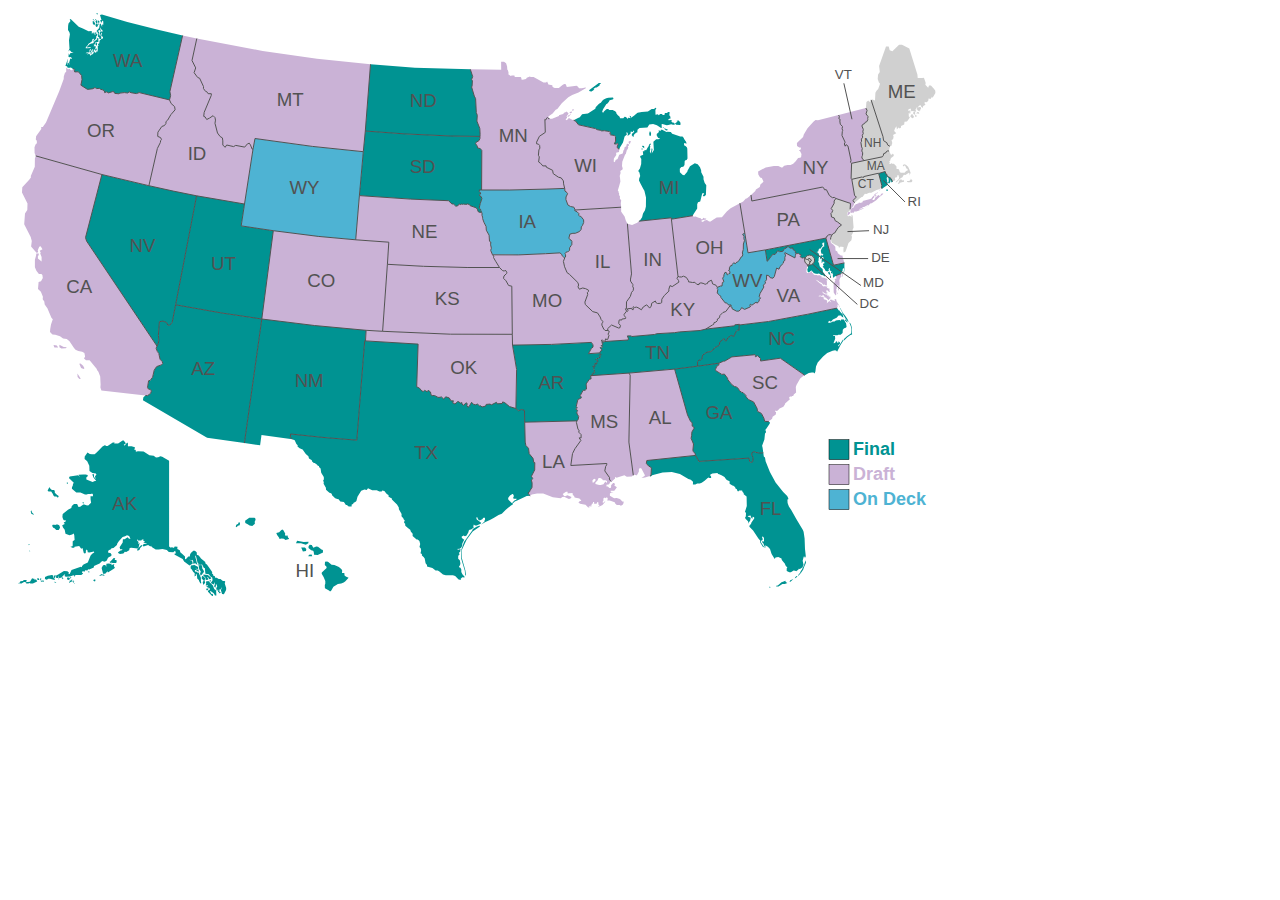
==== commit 2d3f22e2: "Updated states" ====
--- a/map.html
+++ b/map.html
@@ -28,7 +28,7 @@
       }
 
       .state:hover {
-         fill: #ff0000;
+         opacity: .7
       }
 
       .state text {
@@ -43,8 +43,8 @@
       window.onload = function () {
          let classes = {
             'final': ['wa','nv','ut','az','nm','nd','sd','tx','ar','tn','nc','ga','fl','md','mi','ri','ak','hi'],
-            'draft': ['or','ca','mt','co','ne','ok','la','wi','in','oh','pa','va','sc','al'],
-            'on-deck': ['mn','ky'],
+            'draft': ['or','ca','id','mt','co','ne','ks','ok','mn','mo','la','wi','il','ms','in','ky','al','oh','pa','va','sc','ny','vt','ny','de'],
+            'on-deck': ['ia','wy','wv'],
          };
 
          for (var key in classes) {
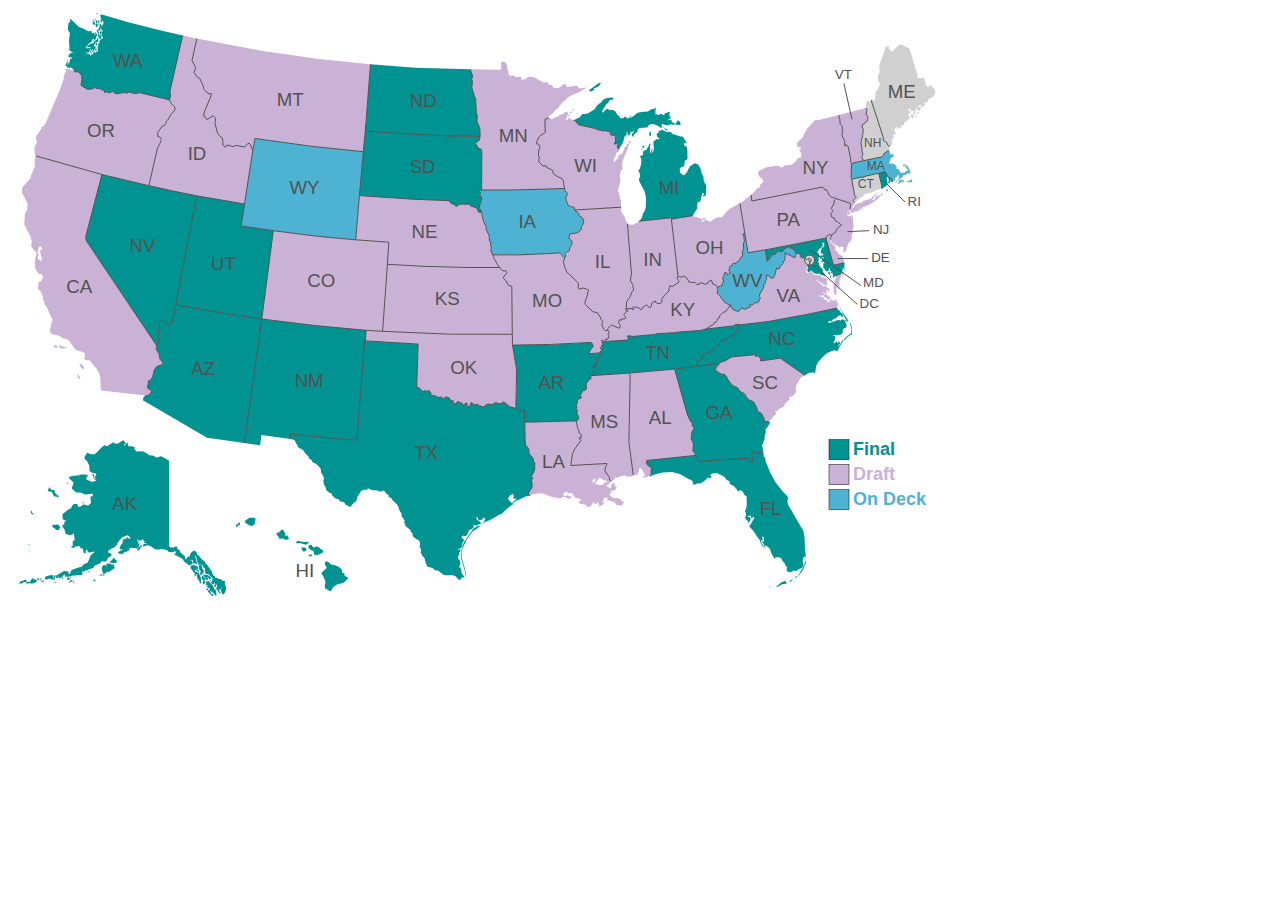
==== commit 5c08dd71: "Missing states" ====
--- a/map.html
+++ b/map.html
@@ -43,8 +43,8 @@
       window.onload = function () {
          let classes = {
             'final': ['wa','nv','ut','az','nm','nd','sd','tx','ar','tn','nc','ga','fl','md','mi','ri','ak','hi'],
-            'draft': ['or','ca','id','mt','co','ne','ks','ok','mn','mo','la','wi','il','ms','in','ky','al','oh','pa','va','sc','ny','vt','ny','de'],
-            'on-deck': ['ia','wy','wv'],
+            'draft': ['or','ca','id','mt','co','ne','ks','ok','mn','mo','la','wi','il','ms','in','ky','al','oh','pa','va','sc','ny','vt','ny','nj','de'],
+            'on-deck': ['ia','wy','wv','ma'],
          };
 
          for (var key in classes) {
